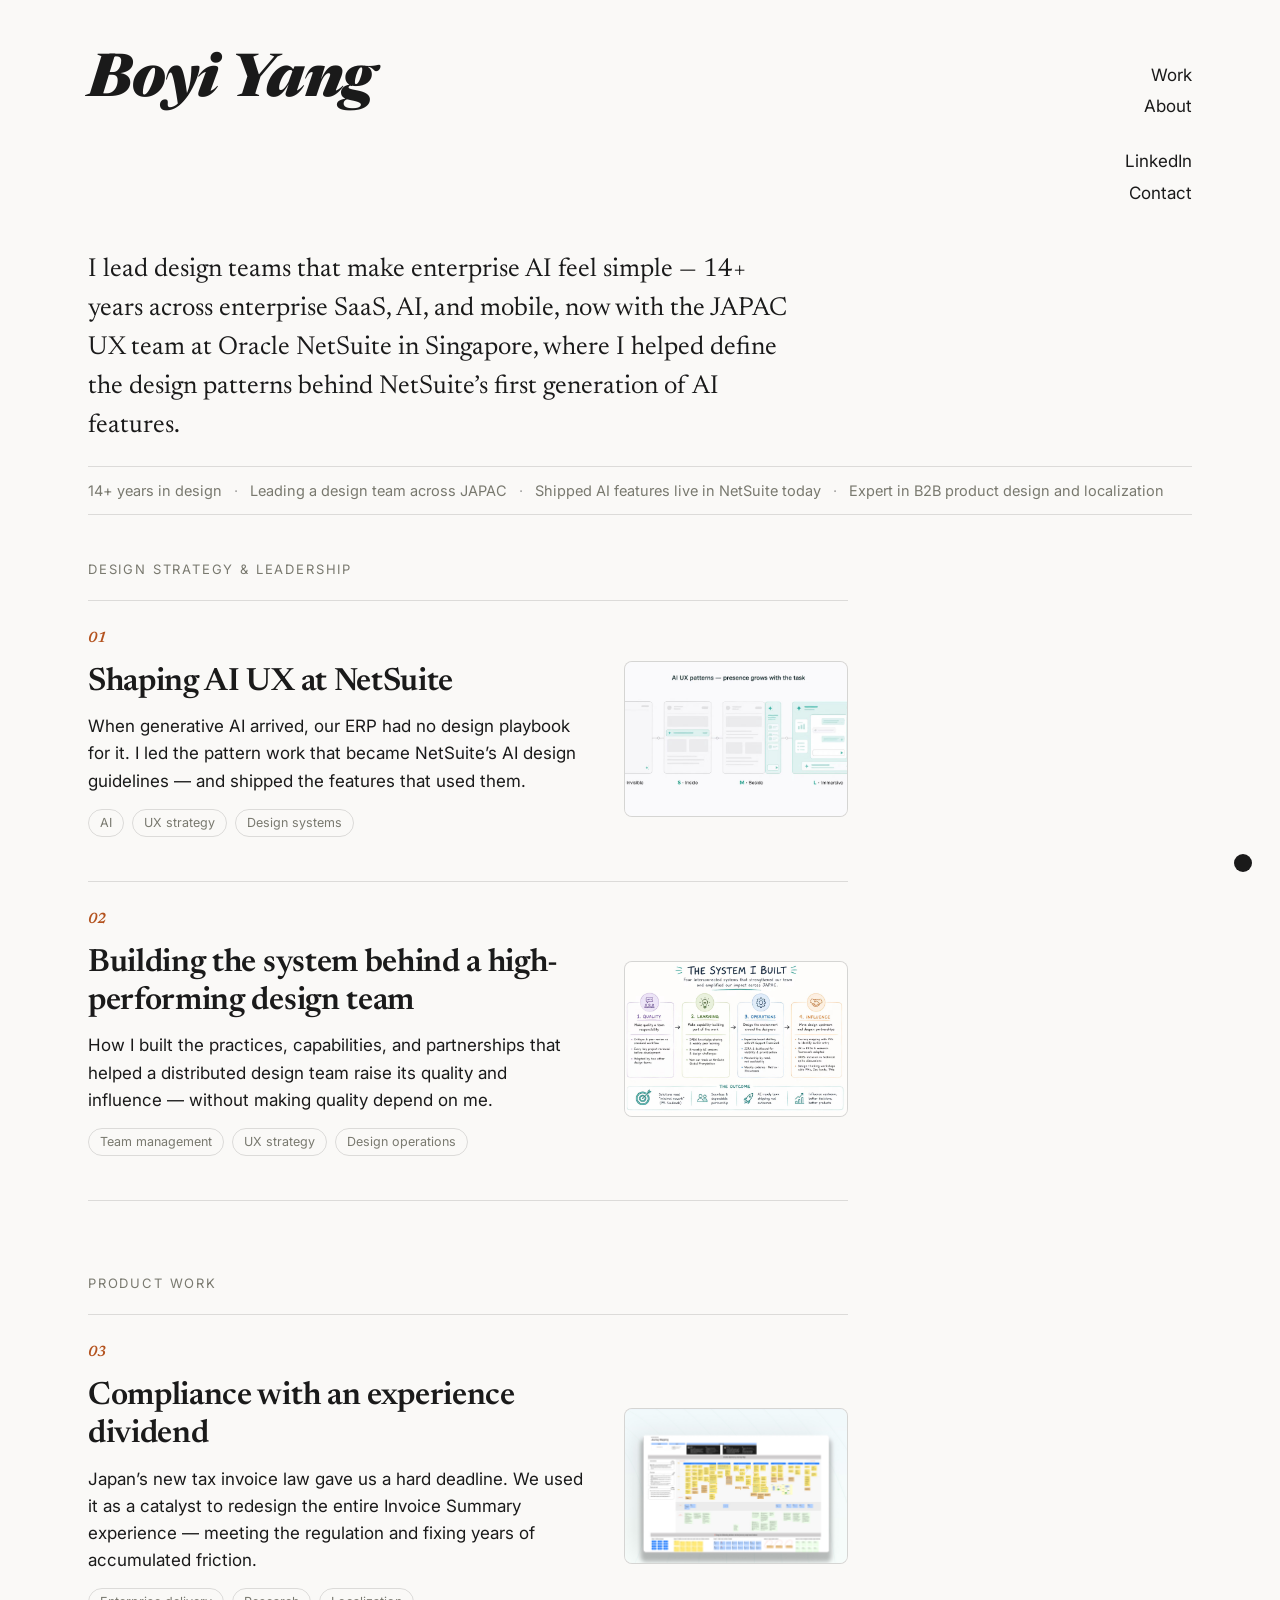
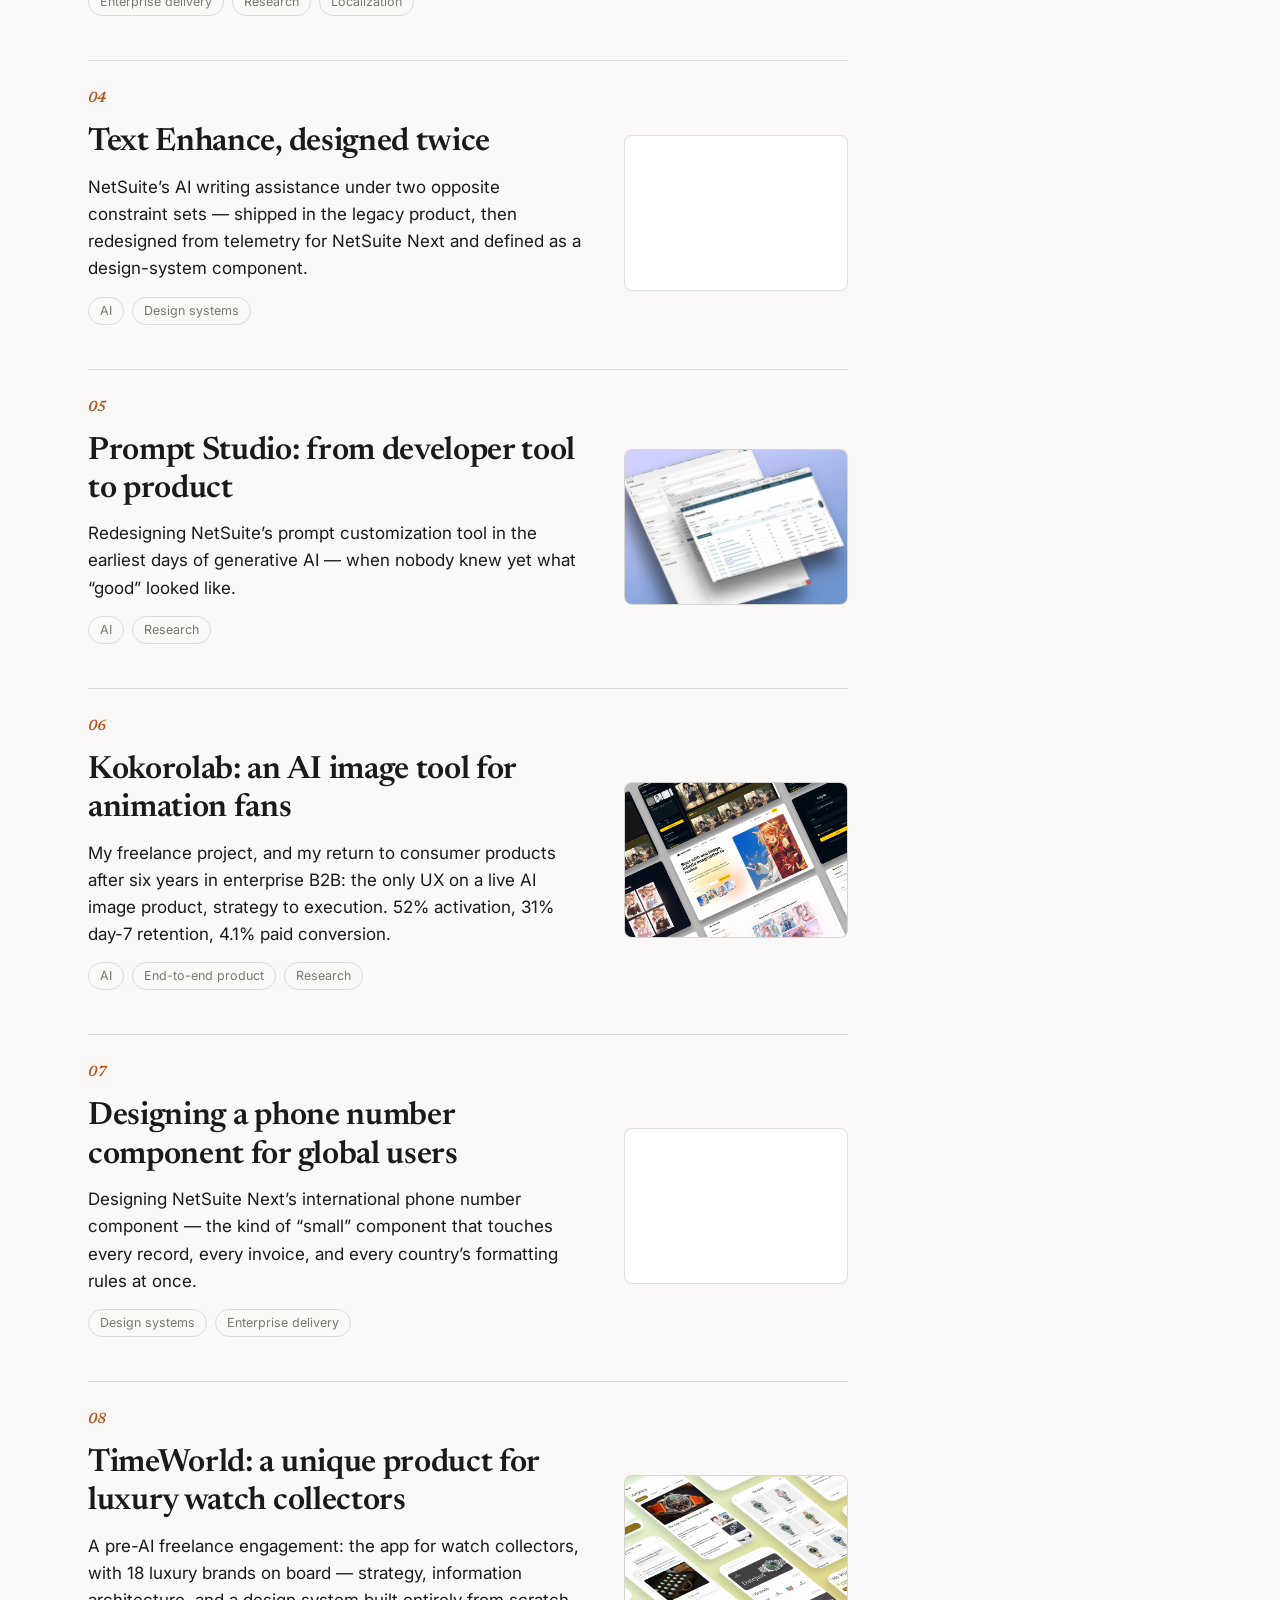
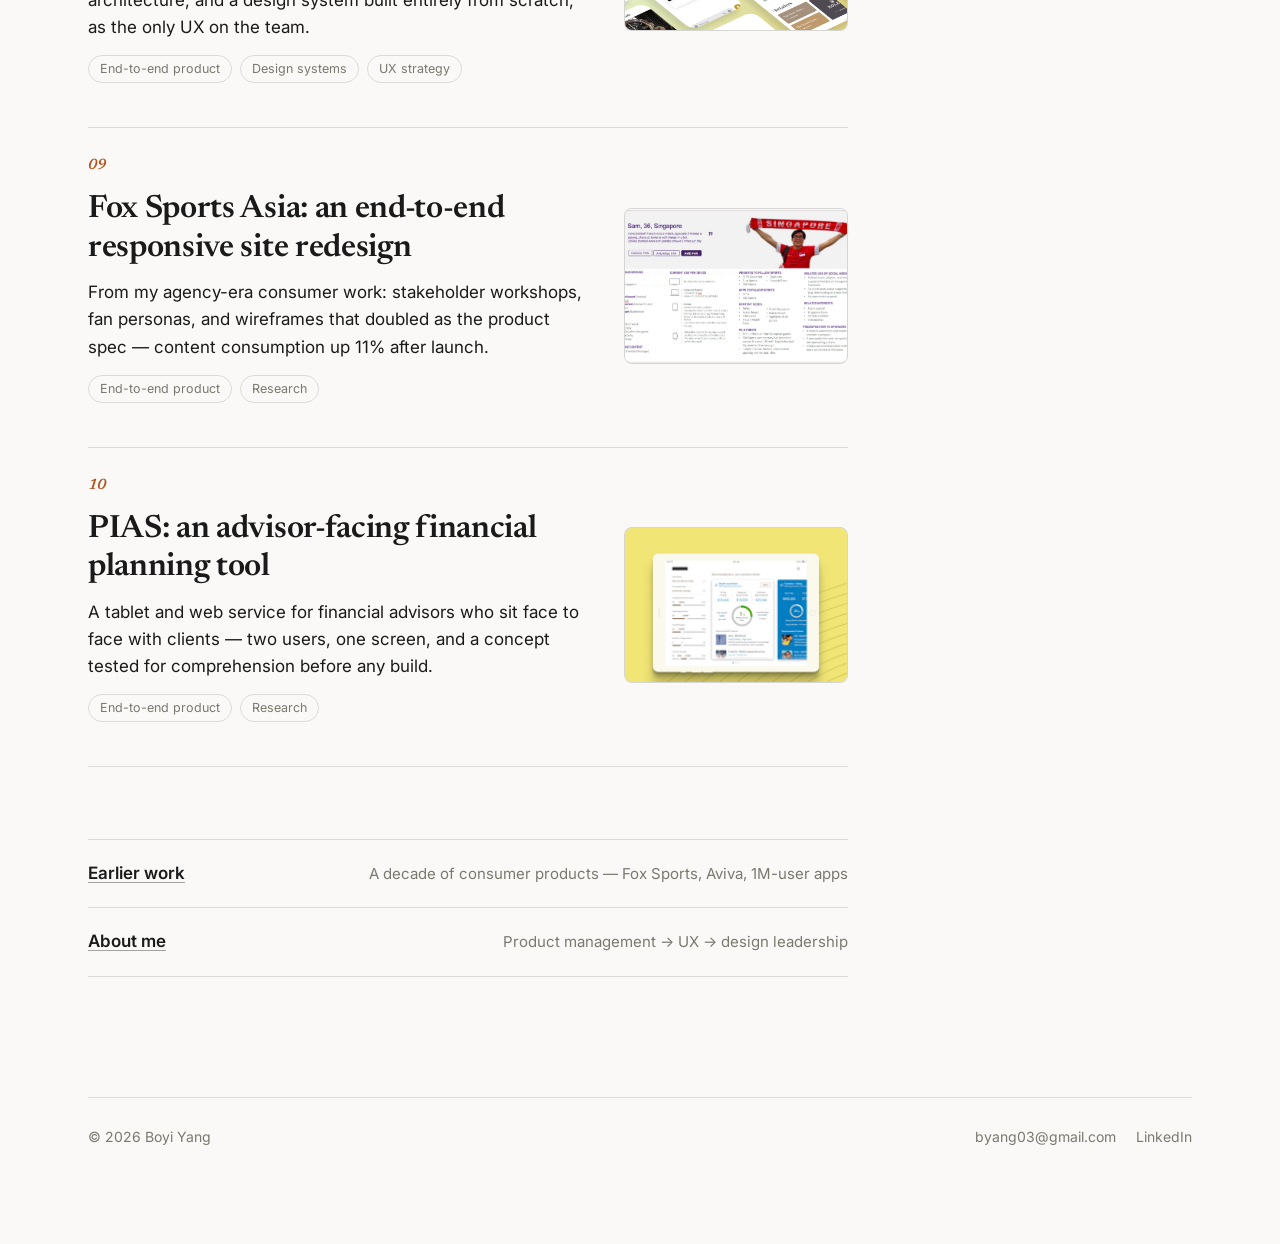
==== index.html @ 7737cfbb "Simplify hero to a single paragraph; restore top breathing room Co-Authored-By: Claude Fable 5 <nore" ====
<!DOCTYPE html>
<html lang="en">
<head>
  <meta charset="UTF-8">
  <meta name="viewport" content="width=device-width, initial-scale=1.0">
  <title>Boyi Yang — UX Design Leader</title>
  <meta name="description" content="Boyi Yang — design leader for enterprise AI. UX Manager at Oracle NetSuite, 14+ years across enterprise SaaS, AI, and mobile.">
  <link rel="preconnect" href="https://fonts.googleapis.com">
  <link rel="preconnect" href="https://fonts.gstatic.com" crossorigin>
  <link href="https://fonts.googleapis.com/css2?family=Newsreader:ital,opsz,wght@0,6..72,400..700;1,6..72,400..700&family=Inter:wght@400;500;600&display=swap" rel="stylesheet">
  <link rel="stylesheet" href="style.css">
  <script>
    (function () {
      const saved = localStorage.getItem('theme');
      if (saved) document.documentElement.dataset.theme = saved;
    })();
  </script>
</head>
<body>
  <main>
    <header class="site-header">
      <h1 class="logotype"><a href="index.html">Boyi Yang</a></h1>
      <nav class="site-nav" aria-label="Site">
        <div class="nav-group">
          <a href="#work">Work</a>
          <a href="about.html">About</a>
        </div>
        <div class="nav-group">
          <a href="https://www.linkedin.com/in/yangboyi/" target="_blank" rel="noopener">LinkedIn</a>
          <a href="about.html#contact">Contact</a>
        </div>
      </nav>
    </header>

    <section class="hero">
      <p class="hero-lead">I lead design teams that make enterprise AI feel
      simple — 14+ years across enterprise SaaS, AI, and mobile, now with the
      JAPAC UX team at Oracle NetSuite in Singapore, where I helped define
      the design patterns behind NetSuite&rsquo;s first generation of AI
      features.</p>
    </section>

    <div class="proof" aria-label="Career highlights">
      <span>14+ years in design</span>
      <span>Leading a design team across JAPAC</span>
      <span>Shipped AI features live in NetSuite today</span>
      <span>Expert in B2B product design and localization</span>
    </div>

    <section class="cases" id="work">
      <p class="section-label">Design strategy &amp; leadership</p>

      <a class="case-card" href="case-ai.html">
        <div class="card-text">
        <span class="num">01</span>
        <h3>Shaping AI UX at NetSuite</h3>
        <p>When generative AI arrived, our ERP had no design playbook for it.
        I led the pattern work that became NetSuite&rsquo;s AI design guidelines —
        and shipped the features that used them.</p>
        <p class="tags"><span>AI</span><span>UX strategy</span><span>Design systems</span></p>
        </div>
        <img class="card-thumb" src="media/ai-pattern-showcase.jpg" alt="" loading="lazy">
      </a>

      <a class="case-card" href="case-team.html">
        <div class="card-text">
        <span class="num">02</span>
        <h3>Building the system behind a high-performing design team</h3>
        <p>How I built the practices, capabilities, and partnerships that
        helped a distributed design team raise its quality and influence —
        without making quality depend on me.</p>
        <p class="tags"><span>Team management</span><span>UX strategy</span><span>Design operations</span></p>
        </div>
        <img class="card-thumb" src="media/team-systems-flow.jpg" alt="" loading="lazy">
      </a>

    </section>

    <section class="cases" id="deep-dives">
      <p class="section-label" style="margin-top: 72px;">Product work</p>

      <a class="case-card" href="case-japan.html">
        <div class="card-text">
        <span class="num">03</span>
        <h3>Compliance with an experience dividend</h3>
        <p>Japan&rsquo;s new tax invoice law gave us a hard deadline. We used it as
        a catalyst to redesign the entire Invoice Summary experience — meeting
        the regulation and fixing years of accumulated friction.</p>
        <p class="tags"><span>Enterprise delivery</span><span>Research</span><span>Localization</span></p>
        </div>
        <img class="card-thumb" src="media/japan-invoice-thumb.jpg" alt="" loading="lazy">
      </a>

      <a class="case-card" href="case-text-enhance.html">
        <div class="card-text">
        <span class="num">04</span>
        <h3>Text Enhance, designed twice</h3>
        <p>NetSuite&rsquo;s AI writing assistance under two opposite constraint
        sets — shipped in the legacy product, then redesigned from telemetry
        for NetSuite Next and defined as a design-system component.</p>
        <p class="tags"><span>AI</span><span>Design systems</span></p>
        </div>
        <span class="card-thumb thumb-video"><video src="media/TextEnhance/text-enhance-thumb2.mp4" autoplay loop muted playsinline disablepictureinpicture></video></span>
      </a>

      <a class="case-card" href="case-prompt-studio.html">
        <div class="card-text">
        <span class="num">05</span>
        <h3>Prompt Studio: from developer tool to product</h3>
        <p>Redesigning NetSuite&rsquo;s prompt customization tool in the earliest
        days of generative AI — when nobody knew yet what &ldquo;good&rdquo; looked
        like.</p>
        <p class="tags"><span>AI</span><span>Research</span></p>
        </div>
        <img class="card-thumb" src="media/PromptStudio/prompt-studio-thumb.jpg" alt="" loading="lazy">
      </a>

      <a class="case-card" href="case-kokorolab.html">
        <div class="card-text">
        <span class="num">06</span>
        <h3>Kokorolab: an AI image tool for animation fans</h3>
        <p>My freelance project, and my return to consumer products after
        six years in enterprise B2B: the only UX on a live AI image product,
        strategy to execution. 52% activation, 31% day-7 retention, 4.1%
        paid conversion.</p>
        <p class="tags"><span>AI</span><span>End-to-end product</span><span>Research</span></p>
        </div>
        <img class="card-thumb" src="media/Kokorolab/kokorolab-showcase.png" alt="" loading="lazy">
      </a>

      <a class="case-card" href="case-phone.html">
        <div class="card-text">
        <span class="num">07</span>
        <h3>Designing a phone number component for global users</h3>
        <p>Designing NetSuite Next&rsquo;s international phone number component —
        the kind of &ldquo;small&rdquo; component that touches every record, every
        invoice, and every country&rsquo;s formatting rules at once.</p>
        <p class="tags"><span>Design systems</span><span>Enterprise delivery</span></p>
        </div>
        <span class="card-thumb thumb-video"><video src="media/phone-thumb.mp4" autoplay loop muted playsinline disablepictureinpicture></video></span>
      </a>

      <a class="case-card" href="case-timeworld.html">
        <div class="card-text">
        <span class="num">08</span>
        <h3>TimeWorld: a unique product for luxury watch collectors</h3>
        <p>A pre-AI freelance engagement: the app for watch collectors, with
        18 luxury brands on board — strategy, information architecture, and
        a design system built entirely from scratch, as the only UX on the
        team.</p>
        <p class="tags"><span>End-to-end product</span><span>Design systems</span><span>UX strategy</span></p>
        </div>
        <img class="card-thumb" src="media/TimeWorld/timeworld-showcase.png" alt="" loading="lazy">
      </a>

      <a class="case-card" href="case-foxsports.html">
        <div class="card-text">
        <span class="num">09</span>
        <h3>Fox Sports Asia: an end-to-end responsive site redesign</h3>
        <p>From my agency-era consumer work: stakeholder workshops, fan
        personas, and wireframes that doubled as the product spec — content
        consumption up 11% after launch.</p>
        <p class="tags"><span>End-to-end product</span><span>Research</span></p>
        </div>
        <img class="card-thumb" src="media/FoxSports/foxsports-persona.png" alt="" loading="lazy">
      </a>

      <a class="case-card" href="case-pias.html">
        <div class="card-text">
        <span class="num">10</span>
        <h3>PIAS: an advisor-facing financial planning tool</h3>
        <p>A tablet and web service for financial advisors who sit face to
        face with clients — two users, one screen, and a concept tested for
        comprehension before any build.</p>
        <p class="tags"><span>End-to-end product</span><span>Research</span></p>
        </div>
        <img class="card-thumb" src="media/PIAS/pias-cover-ipad.jpg" alt="" loading="lazy">
      </a>
    </section>

    <section class="more">
      <div class="row">
        <h3><a href="earlier-work.html">Earlier work</a></h3>
        <p>A decade of consumer products — Fox Sports, Aviva, 1M-user apps</p>
      </div>
      <div class="row">
        <h3><a href="about.html">About me</a></h3>
        <p>Product management → UX → design leadership</p>
      </div>
    </section>

    <footer class="site-footer">
      <p>© <span id="year"></span> Boyi Yang</p>
      <div class="foot-links">
        <a href="mailto:byang03@gmail.com">byang03@gmail.com</a>
        <a href="https://www.linkedin.com/in/yangboyi/" target="_blank" rel="noopener">LinkedIn</a>
      </div>
    </footer>
  </main>

  <button class="theme-toggle" aria-label="Toggle dark mode" title="Toggle theme"></button>
  <script src="script.js"></script>
</body>
</html>
---- style.css ----
/* ---------- Theme tokens ---------- */
:root {
  --bg: #faf9f7;
  --fg: #1a1a1a;
  --fg-muted: #79796f;
  --rule: rgba(0, 0, 0, 0.35);
  --rule-faint: rgba(0, 0, 0, 0.12);
  --card: rgba(0, 0, 0, 0.028);
  --accent: #b4531f;
  --font-display: "Newsreader", "Georgia", serif;
  --font-body: "Inter", -apple-system, "Helvetica Neue", sans-serif;
}

@media (prefers-color-scheme: dark) {
  :root {
    --bg: #0d0d0f;
    --fg: #f2f2f0;
    --fg-muted: #8c8c94;
    --rule: rgba(255, 255, 255, 0.45);
    --rule-faint: rgba(255, 255, 255, 0.14);
    --card: rgba(255, 255, 255, 0.045);
    --accent: #e08a55;
  }
}

:root[data-theme="light"] {
  --bg: #faf9f7;
  --fg: #1a1a1a;
  --fg-muted: #79796f;
  --rule: rgba(0, 0, 0, 0.35);
  --rule-faint: rgba(0, 0, 0, 0.12);
  --card: rgba(0, 0, 0, 0.028);
  --accent: #b4531f;
}

:root[data-theme="dark"] {
  --bg: #0d0d0f;
  --fg: #f2f2f0;
  --fg-muted: #8c8c94;
  --rule: rgba(255, 255, 255, 0.45);
  --rule-faint: rgba(255, 255, 255, 0.14);
  --card: rgba(255, 255, 255, 0.045);
  --accent: #e08a55;
}

/* ---------- Base ---------- */
* { margin: 0; padding: 0; box-sizing: border-box; }

html { scroll-behavior: smooth; }

body {
  background: var(--bg);
  color: var(--fg);
  font-family: var(--font-body);
  font-size: 17px;
  line-height: 1.6;
  transition: background 0.35s ease, color 0.35s ease;
  -webkit-font-smoothing: antialiased;
}

main {
  max-width: 1200px;
  margin: 0 auto;
  padding: 52px 48px 96px;
}

a {
  color: inherit;
  text-decoration: underline;
  text-decoration-color: var(--rule);
  text-underline-offset: 3px;
  text-decoration-thickness: 1px;
  transition: text-decoration-color 0.2s ease, color 0.2s ease;
}

a:hover { text-decoration-color: currentColor; }

::selection { background: var(--accent); color: var(--bg); }

/* ---------- Header ---------- */
.site-header {
  display: flex;
  justify-content: space-between;
  align-items: flex-start;
  margin-bottom: 44px;
}

.logotype {
  font-family: var(--font-display);
  font-weight: 800;
  font-style: italic;
  font-size: clamp(40px, 6vw, 60px);
  line-height: 1;
  letter-spacing: -0.02em;
}

.logotype a, .logotype-small a { text-decoration: none; }

/* compact header for inner pages */
.site-header.compact { margin-bottom: 56px; align-items: baseline; }

.logotype-small {
  font-family: var(--font-display);
  font-weight: 800;
  font-style: italic;
  font-size: 28px;
  letter-spacing: -0.01em;
}

.site-nav {
  display: flex;
  flex-direction: column;
  gap: 28px;
  text-align: right;
  padding-top: 10px;
  flex-shrink: 0;
}

.site-header.compact .site-nav { flex-direction: row; gap: 24px; padding-top: 0; }

.site-nav .nav-group {
  display: flex;
  flex-direction: column;
  gap: 4px;
}

.site-header.compact .site-nav .nav-group { flex-direction: row; gap: 24px; }

.site-nav a { text-decoration: none; }
.site-nav a:hover { text-decoration: underline; text-underline-offset: 3px; }
.site-nav a[aria-current="page"] { color: var(--fg-muted); }

/* ---------- Home: hero ---------- */
.hero { max-width: 760px; margin-bottom: 20px; }

.hero-lead {
  font-family: var(--font-display);
  font-size: clamp(21px, 2.1vw, 26px);
  line-height: 1.5;
  color: var(--fg);
}

.hero-kicker {
  color: var(--fg-muted);
  margin-bottom: 12px;
  font-size: 15px;
}

.hero h2 {
  font-family: var(--font-display);
  font-weight: 500;
  font-size: clamp(26px, 3.6vw, 38px);
  line-height: 1.18;
  letter-spacing: -0.015em;
  margin-bottom: 14px;
}

.hero p { max-width: 700px; color: var(--fg); }

/* ---------- Proof strip ---------- */
.proof {
  display: flex;
  flex-wrap: wrap;
  gap: 8px 0;
  margin: 20px 0 44px;
  padding: 12px 0;
  border-top: 1px solid var(--rule-faint);
  border-bottom: 1px solid var(--rule-faint);
  color: var(--fg-muted);
  font-size: 14.5px;
}

.proof span { white-space: nowrap; }

.proof span + span::before {
  content: "\00B7";
  margin: 0 12px;
  color: var(--rule);
}

/* ---------- Case cards ---------- */
.cases {
  display: flex;
  flex-direction: column;
  gap: 0;
  max-width: 760px;
}

.section-label {
  font-size: 13px;
  letter-spacing: 0.14em;
  text-transform: uppercase;
  color: var(--fg-muted);
  margin-bottom: 20px;
}

.case-card {
  display: grid;
  grid-template-columns: 1fr 224px;
  gap: 40px;
  align-items: center;
  padding: 26px 0 30px;
  border-top: 1px solid var(--rule-faint);
  text-decoration: none;
}

.case-card .card-thumb {
  width: 100%;
  height: 156px;
  object-fit: cover;
  object-position: center top;
  border-radius: 8px;
  border: 1px solid var(--rule-faint);
  background: var(--card);
}

/* Video thumbs: zoom in slightly to hide edges baked into the recording.
   White background so load/loop gaps flash white (matching the recording), not card-dark. */
.case-card .thumb-video { display: block; overflow: hidden; background: #fff; }

.case-card .thumb-video video {
  display: block;
  width: 108%;
  height: 108%;
  margin: -2% 0 0 -4%;
  object-fit: cover;
  pointer-events: none; /* clicks fall through to the card link */
}

.case-card:last-of-type { border-bottom: 1px solid var(--rule-faint); }

.case-card .num {
  font-family: var(--font-display);
  font-style: italic;
  font-weight: 600;
  color: var(--accent);
  font-size: 15px;
  display: block;
  margin-bottom: 12px;
}

.case-card h3 {
  font-family: var(--font-display);
  font-weight: 600;
  font-size: clamp(24px, 3vw, 32px);
  line-height: 1.2;
  letter-spacing: -0.01em;
  margin-bottom: 12px;
  transition: color 0.2s ease;
}

.case-card:hover h3 { color: var(--accent); }

.case-card p { max-width: 640px; margin-bottom: 14px; }

/* Tag pills — controlled vocabulary across the site */
.tags { display: flex; flex-wrap: wrap; gap: 8px; }

.tags span {
  font-size: 12.5px;
  color: var(--fg-muted);
  border: 1px solid var(--rule-faint);
  border-radius: 999px;
  padding: 3px 11px;
  white-space: nowrap;
}

.case-card .tags { margin-top: 2px; }
.case-head .tags { margin-top: 20px; }

/* ---------- More link rows (home) ---------- */
.more {
  max-width: 760px;
  margin-top: 72px;
}

.more .row {
  display: flex;
  justify-content: space-between;
  align-items: baseline;
  gap: 24px;
  padding: 20px 0;
  border-top: 1px solid var(--rule-faint);
}

.more .row:last-child { border-bottom: 1px solid var(--rule-faint); }

.more .row h3 { font-size: 17px; font-weight: 600; }
.more .row p { color: var(--fg-muted); font-size: 15px; text-align: right; }

/* ---------- Case study pages ---------- */
.case-head { max-width: 720px; margin-bottom: 56px; }

.eyebrow {
  font-size: 13px;
  letter-spacing: 0.14em;
  text-transform: uppercase;
  color: var(--accent);
  margin-bottom: 18px;
}

.case-head h1 {
  font-family: var(--font-display);
  font-weight: 600;
  font-size: clamp(34px, 5vw, 54px);
  line-height: 1.12;
  letter-spacing: -0.015em;
  margin-bottom: 16px;
}

.case-head .sub {
  font-size: 19px;
  color: var(--fg-muted);
  line-height: 1.5;
  max-width: 640px;
}

.nda-note {
  font-size: 13.5px;
  color: var(--fg-muted);
  margin-top: 20px;
  font-style: italic;
}

/* TL;DR block */
.tldr {
  max-width: 720px;
  background: var(--card);
  border-left: 3px solid var(--accent);
  padding: 24px 28px;
  margin-bottom: 72px;
  border-radius: 0 8px 8px 0;
}

.tldr dl {
  display: grid;
  grid-template-columns: 92px 1fr;
  gap: 10px 20px;
  font-size: 15.5px;
}

.tldr dt {
  color: var(--fg-muted);
  font-size: 13px;
  letter-spacing: 0.08em;
  text-transform: uppercase;
  padding-top: 2px;
}

.tldr dd { margin: 0; }

/* Prose */
.prose { max-width: 680px; }

.prose h2 {
  font-family: var(--font-display);
  font-weight: 600;
  font-size: 28px;
  line-height: 1.25;
  letter-spacing: -0.01em;
  margin: 64px 0 20px;
}

.prose .sec-label {
  font-size: 13px;
  letter-spacing: 0.14em;
  text-transform: uppercase;
  color: var(--accent);
  margin: 64px 0 10px;
}

.prose .sec-label + h2 { margin-top: 0; }

.prose h3 {
  font-size: 17px;
  font-weight: 600;
  margin: 36px 0 12px;
}

.prose p { margin-bottom: 18px; }

.prose ul, .prose ol { margin: 0 0 18px 22px; }
.prose li { margin-bottom: 10px; }
.prose li::marker { color: var(--accent); }

.prose strong { font-weight: 600; }

.prose .lead {
  font-size: 19px;
  line-height: 1.55;
}

/* Figures (diagrams, boards) */
.figure {
  margin: 32px 0;
  padding: 12px;
  border: 1px solid var(--rule-faint);
  border-radius: 10px;
  background: var(--card);
  overflow-x: auto;
}

.figure .figcap { padding: 0 8px 4px; }

.figure svg { display: block; min-width: 860px; width: 100%; height: auto; }

.figure img {
  display: block;
  min-width: 860px;
  width: 100%;
  height: auto;
  border-radius: 6px;
}

.figure video {
  display: block;
  width: 100%;
  height: auto;
  border-radius: 6px;
  background: #000;
  pointer-events: none; /* behaves like a live photo: no click, no scrub, no fullscreen */
}

/* Zoomable figures: cropped preview, click to open full size */
.figure.zoom img {
  min-width: 0;
  max-height: 520px;
  object-fit: cover;
  object-position: top;
  cursor: zoom-in;
}

/* Portrait figures: show the whole image, no crop, centered */
.figure.portrait {
  width: fit-content;
  max-width: 100%;
  margin-inline: auto;
}

.figure.portrait img {
  min-width: 0;
  width: auto;
  max-width: 100%;
  max-height: 640px;
  object-fit: contain;
  margin: 0 auto;
}

/* Lightbox overlay */
.lightbox {
  position: fixed;
  inset: 0;
  z-index: 100;
  background: rgba(12, 11, 10, 0.92);
  overflow: auto;
  padding: 40px 24px;
  cursor: zoom-out;
}

.lightbox img {
  display: block;
  margin: 0 auto;
  max-width: min(1280px, 100%);
  width: 100%;
  height: auto;
  border-radius: 8px;
}

.figcap {
  font-size: 13.5px;
  color: var(--fg-muted);
  margin-top: 14px;
}

/* Pull quote */
.pullquote {
  margin: 40px 0;
  padding-left: 24px;
  border-left: 2px solid var(--accent);
}

.pullquote p {
  font-family: var(--font-display);
  font-size: 21px;
  line-height: 1.45;
  font-weight: 450;
  margin-bottom: 8px;
}

.pullquote cite {
  font-style: normal;
  font-size: 14px;
  color: var(--fg-muted);
}

/* Outcome list */
.outcomes { margin: 24px 0; }
.outcomes li { margin-bottom: 12px; }

/* Numbered steps */
.steps { counter-reset: step; list-style: none; margin-left: 0 !important; }

.steps > li {
  counter-increment: step;
  position: relative;
  padding-left: 44px;
  margin-bottom: 22px;
}

.steps > li::before {
  content: counter(step);
  position: absolute;
  left: 0;
  top: 1px;
  font-family: var(--font-display);
  font-style: italic;
  font-weight: 600;
  font-size: 19px;
  color: var(--accent);
}

/* Case prev/next nav */
.case-nav {
  max-width: 680px;
  margin-top: 96px;
  padding-top: 28px;
  border-top: 1px solid var(--rule-faint);
  display: flex;
  justify-content: space-between;
  gap: 24px;
}

.case-nav a { text-decoration: none; }
.case-nav a:hover { color: var(--accent); }
.case-nav .dir { display: block; font-size: 13px; color: var(--fg-muted); margin-bottom: 6px; }
.case-nav .next { text-align: right; }

/* ---------- Earlier work ---------- */
.earlier-list { max-width: 720px; }

.earlier-list .item {
  padding: 28px 0;
  border-top: 1px solid var(--rule-faint);
}

.earlier-list .item:last-child { border-bottom: 1px solid var(--rule-faint); }

.earlier-list h3 { font-size: 18px; font-weight: 600; margin-bottom: 8px; }
.earlier-list h3 .metric { color: var(--accent); font-weight: 600; }
.earlier-list p { color: var(--fg); max-width: 620px; }
.earlier-list .meta { color: var(--fg-muted); font-size: 14px; margin-top: 8px; }

/* ---------- About ---------- */
.principles { list-style: none; margin: 0 0 18px 0 !important; }

.principles li {
  padding: 18px 0;
  border-top: 1px solid var(--rule-faint);
  margin-bottom: 0;
}

.principles li:last-child { border-bottom: 1px solid var(--rule-faint); }

.principles .p-title {
  font-family: var(--font-display);
  font-weight: 600;
  font-size: 19px;
  display: block;
  margin-bottom: 6px;
}

/* ---------- Footer ---------- */
.site-footer {
  margin-top: 120px;
  padding-top: 28px;
  border-top: 1px solid var(--rule-faint);
  display: flex;
  justify-content: space-between;
  align-items: baseline;
  gap: 24px;
  color: var(--fg-muted);
  font-size: 14px;
}

.site-footer .foot-links { display: flex; gap: 20px; }
.site-footer a { text-decoration: none; }
.site-footer a:hover { text-decoration: underline; }

/* ---------- Theme toggle ---------- */
.theme-toggle {
  position: fixed;
  right: 28px;
  bottom: 28px;
  width: 18px;
  height: 18px;
  border-radius: 50%;
  border: none;
  background: var(--fg);
  cursor: pointer;
  transition: transform 0.2s ease, background 0.35s ease;
}

.theme-toggle:hover { transform: scale(1.25); }

/* ---------- Mobile ---------- */
@media (max-width: 720px) {
  main { padding: 28px 22px 80px; }

  .site-header {
    flex-direction: column;
    gap: 28px;
    margin-bottom: 48px;
  }

  .site-header.compact { gap: 16px; margin-bottom: 40px; }

  .site-nav {
    flex-direction: row;
    gap: 20px;
    text-align: left;
    padding-top: 0;
  }

  .site-nav .nav-group { flex-direction: row; gap: 16px; flex-wrap: wrap; }

  .proof { margin: 32px 0 64px; }
  .proof span + span::before { margin: 0 8px; }

  .tldr dl { grid-template-columns: 1fr; gap: 2px; }
  .tldr dt { margin-top: 12px; }
  .tldr dt:first-child { margin-top: 0; }

  .case-card { grid-template-columns: 1fr; gap: 18px; }
  .case-card .card-thumb { height: 190px; object-position: center top; }

  .more .row { flex-direction: column; gap: 4px; }
  .more .row p { text-align: left; }

  .site-footer { flex-direction: column; gap: 12px; }
}
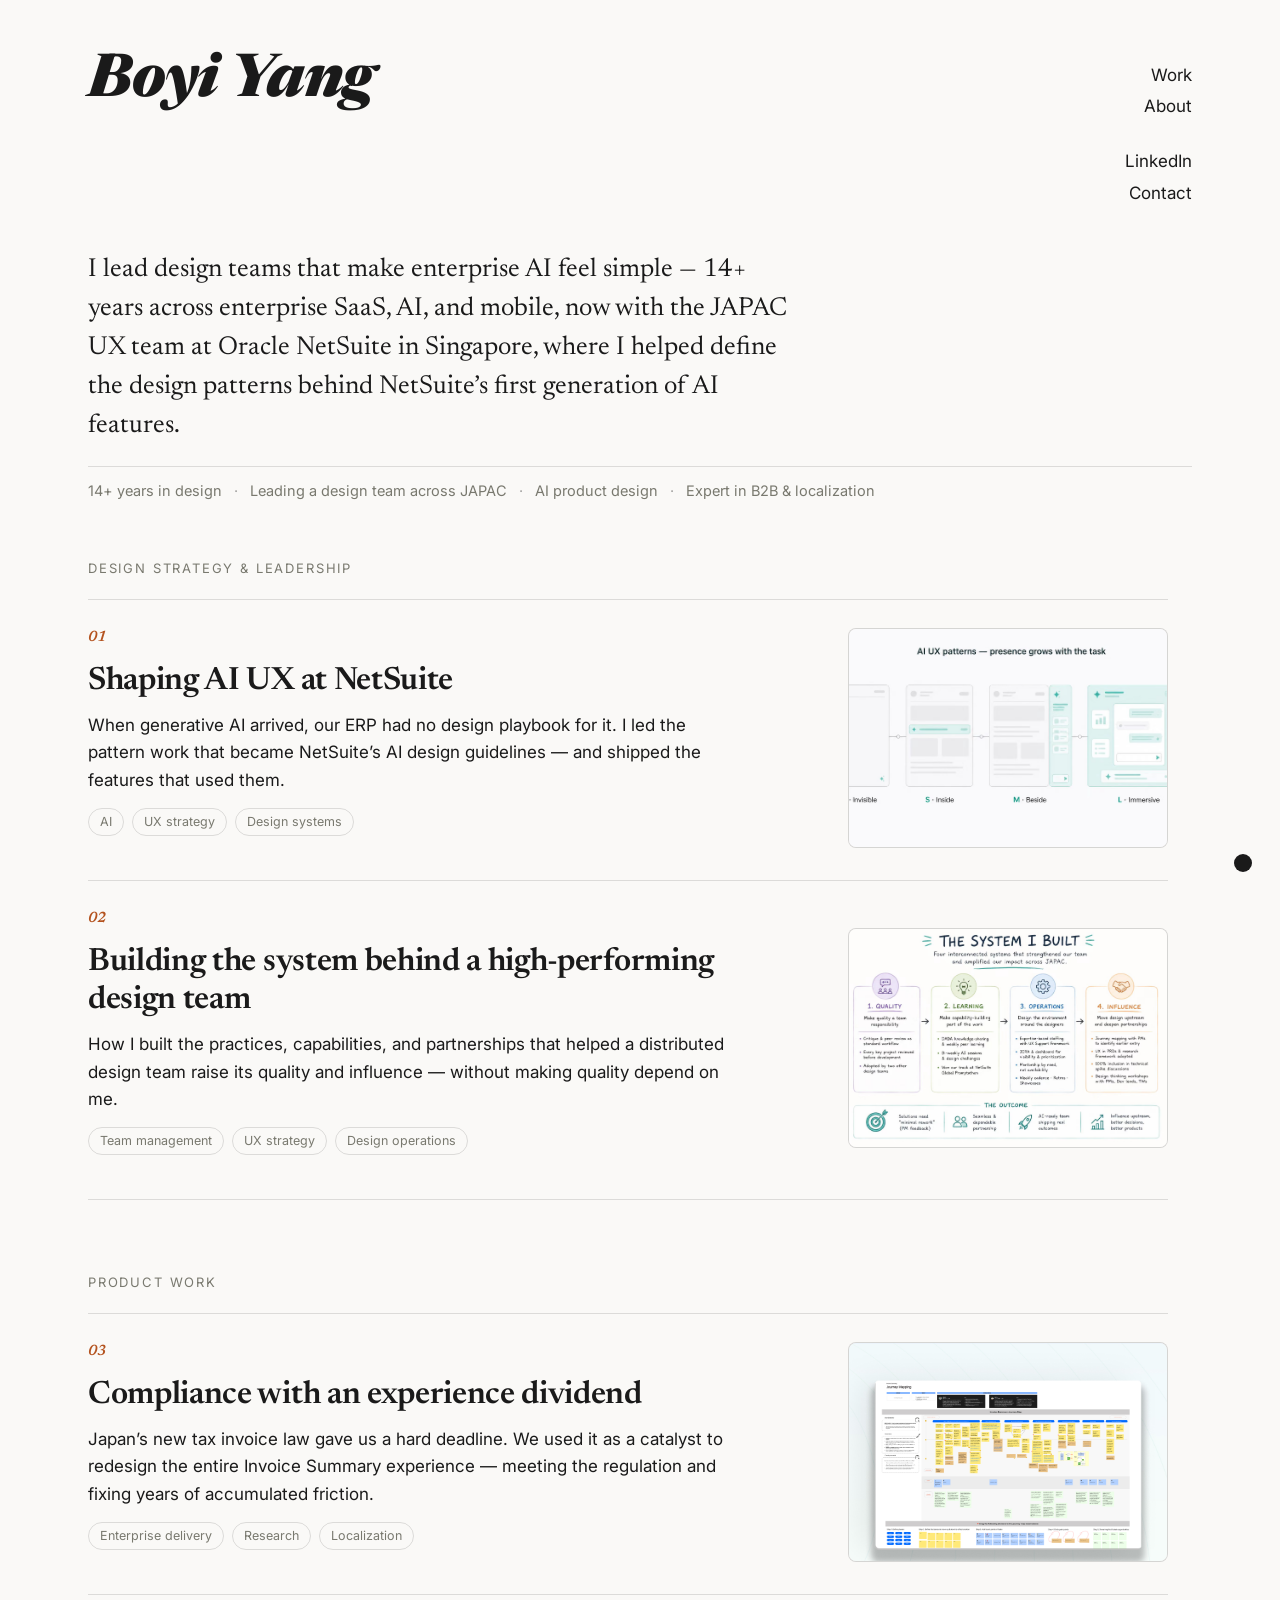
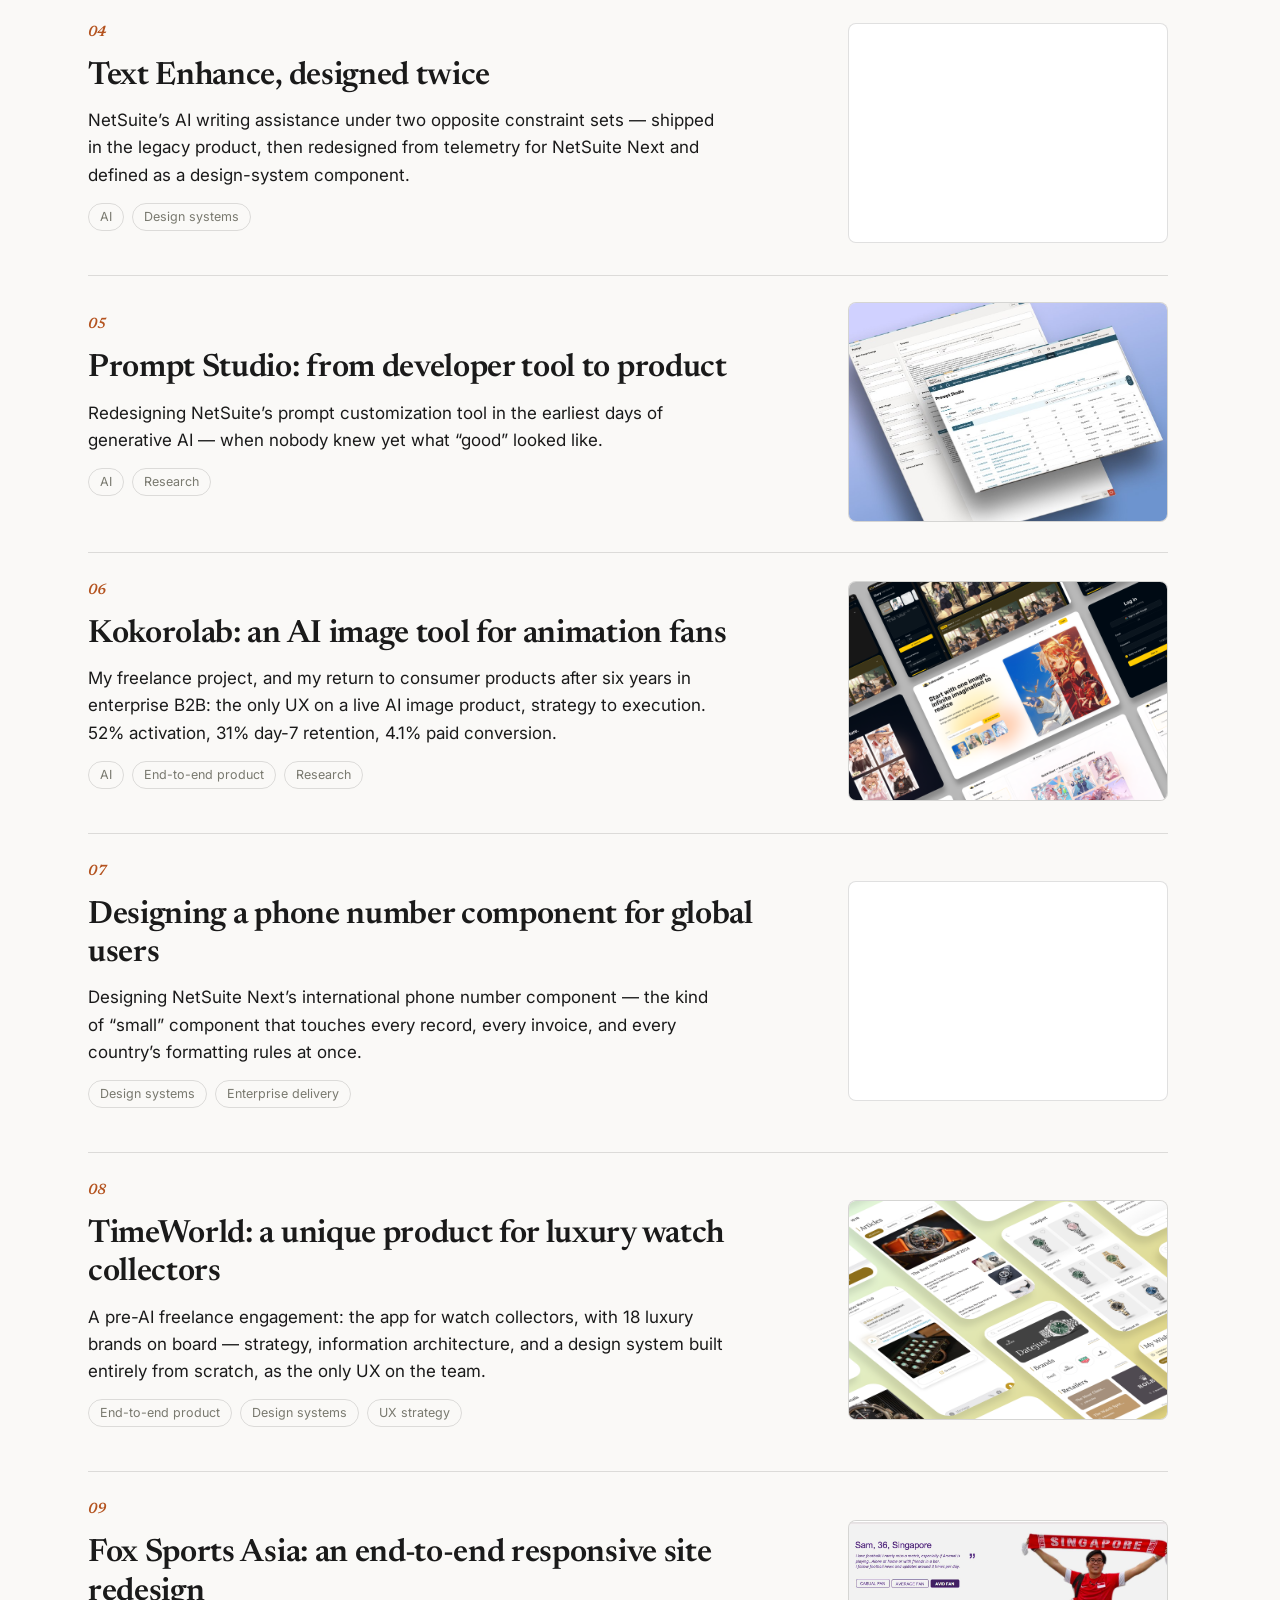
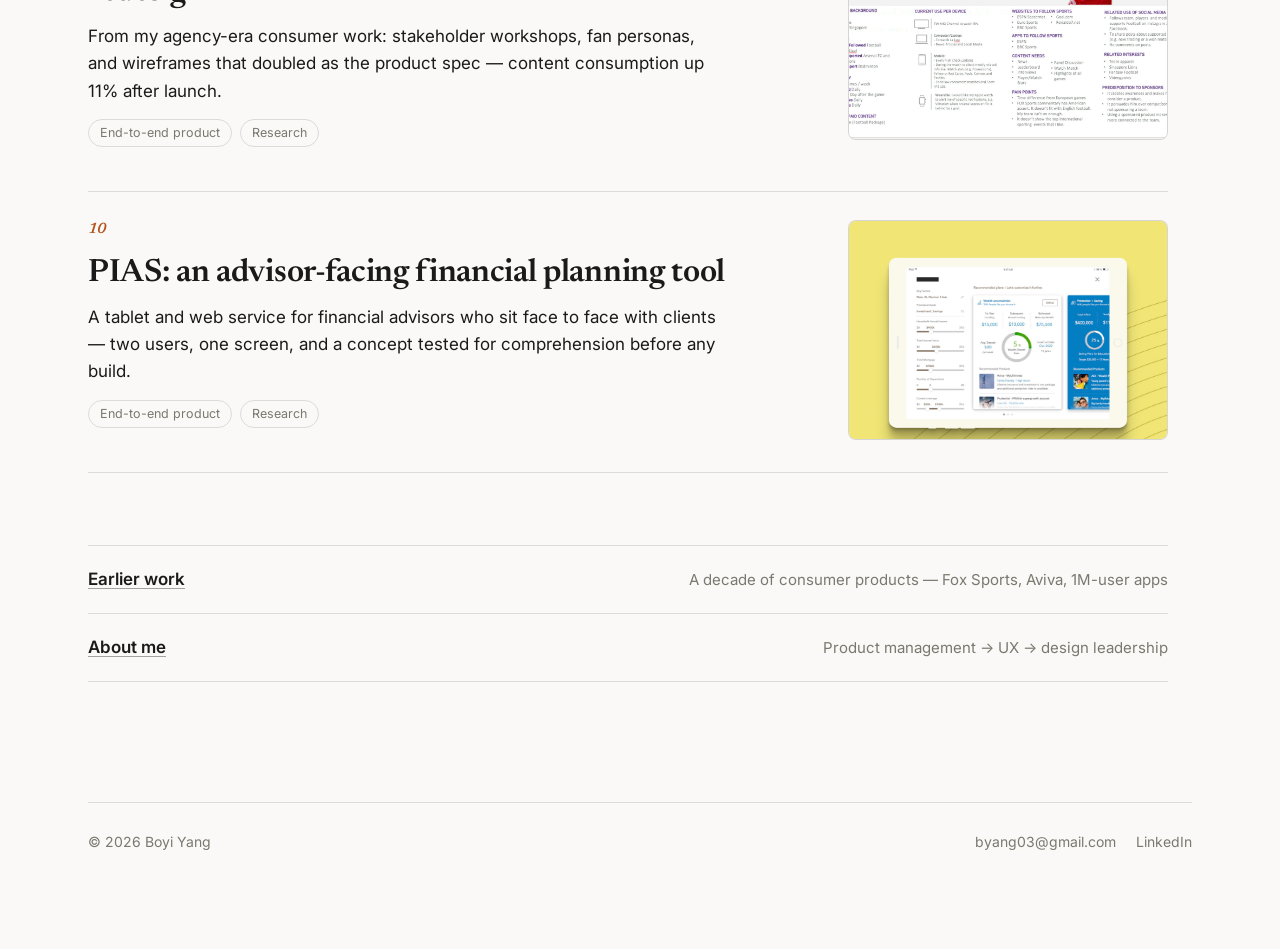
==== commit 0094e2d4: "Wide-screen polish: wider case column, larger thumbnails, single proof divider, shorter proof chips " ====
--- a/index.html
+++ b/index.html
@@ -43,8 +43,8 @@
     <div class="proof" aria-label="Career highlights">
       <span>14+ years in design</span>
       <span>Leading a design team across JAPAC</span>
-      <span>Shipped AI features live in NetSuite today</span>
-      <span>Expert in B2B product design and localization</span>
+      <span>AI product design</span>
+      <span>Expert in B2B &amp; localization</span>
     </div>
 
     <section class="cases" id="work">
--- a/style.css
+++ b/style.css
@@ -165,7 +165,6 @@
   margin: 20px 0 44px;
   padding: 12px 0;
   border-top: 1px solid var(--rule-faint);
-  border-bottom: 1px solid var(--rule-faint);
   color: var(--fg-muted);
   font-size: 14.5px;
 }
@@ -183,7 +182,7 @@
   display: flex;
   flex-direction: column;
   gap: 0;
-  max-width: 760px;
+  max-width: 1080px;
 }
 
 .section-label {
@@ -196,8 +195,8 @@
 
 .case-card {
   display: grid;
-  grid-template-columns: 1fr 224px;
-  gap: 40px;
+  grid-template-columns: 1fr 320px;
+  gap: 56px;
   align-items: center;
   padding: 26px 0 30px;
   border-top: 1px solid var(--rule-faint);
@@ -206,7 +205,7 @@
 
 .case-card .card-thumb {
   width: 100%;
-  height: 156px;
+  height: 220px;
   object-fit: cover;
   object-position: center top;
   border-radius: 8px;
@@ -270,7 +269,7 @@
 
 /* ---------- More link rows (home) ---------- */
 .more {
-  max-width: 760px;
+  max-width: 1080px;
   margin-top: 72px;
 }
 
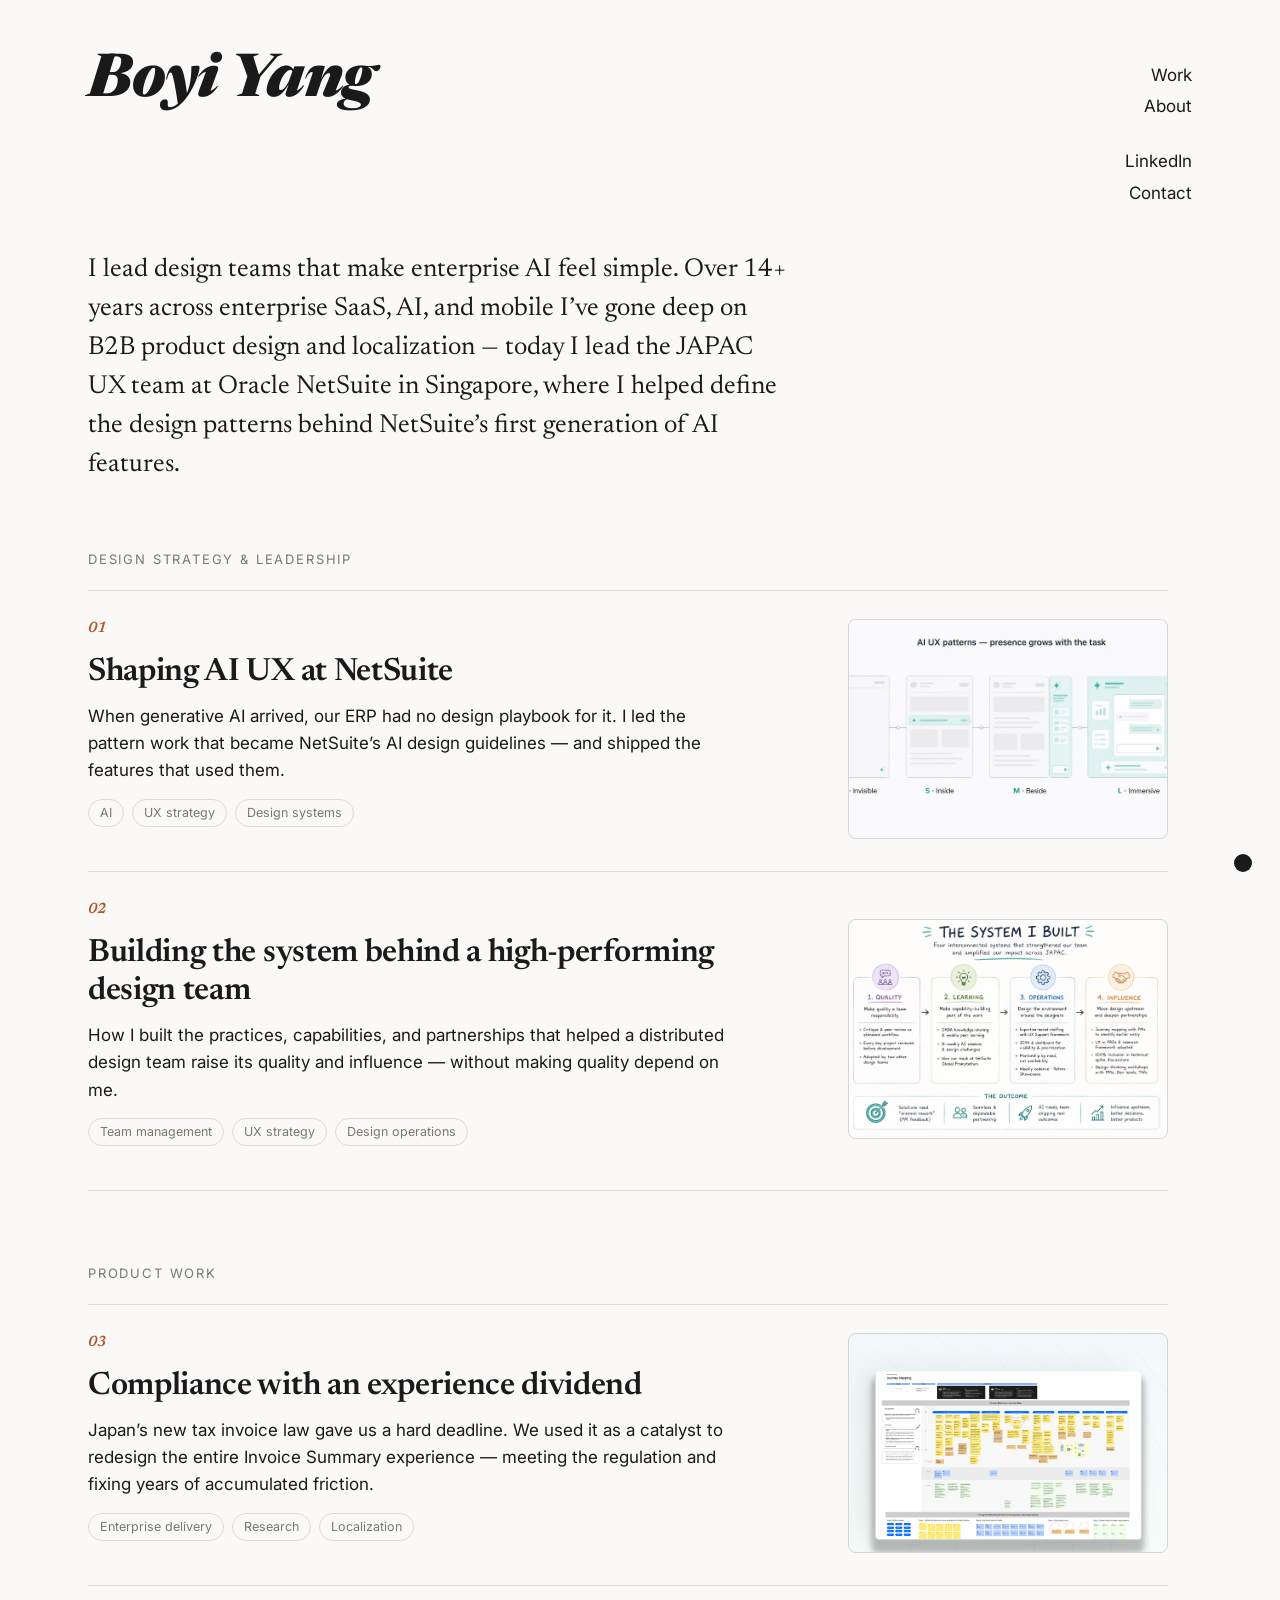
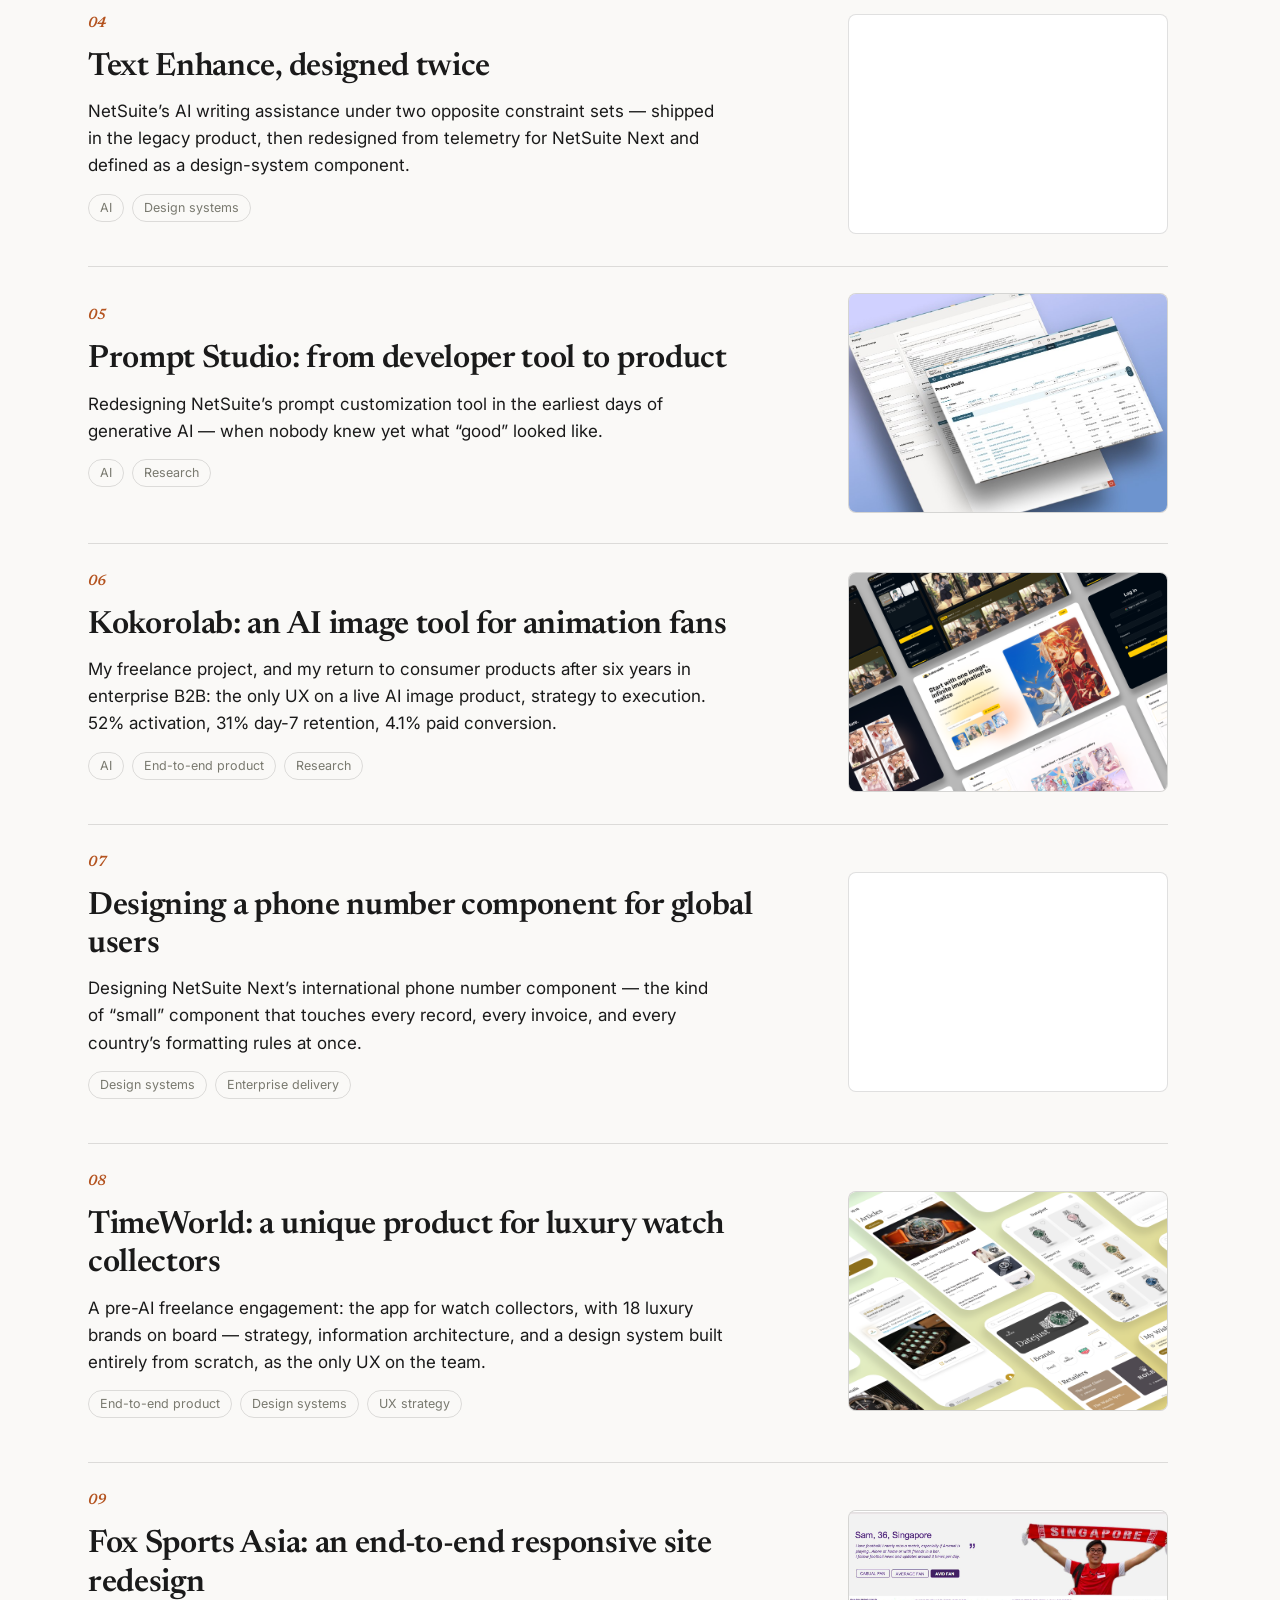
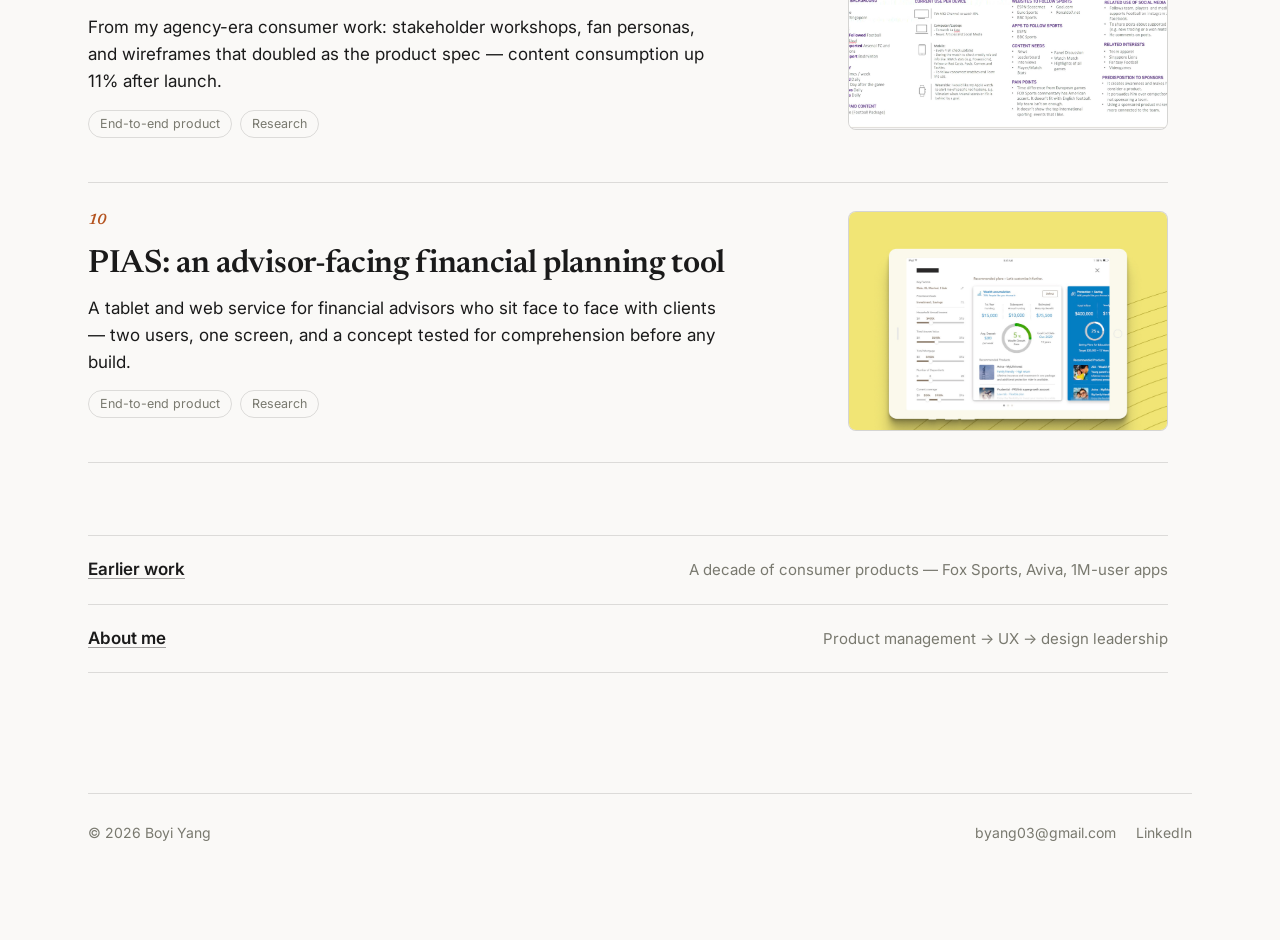
==== commit ed88d4b2: "Merge proof strip into the hero paragraph Co-Authored-By: Claude Fable 5 <noreply@anthropic.com>" ====
--- a/index.html
+++ b/index.html
@@ -34,18 +34,13 @@
 
     <section class="hero">
       <p class="hero-lead">I lead design teams that make enterprise AI feel
-      simple — 14+ years across enterprise SaaS, AI, and mobile, now with the
+      simple. Over 14+ years across enterprise SaaS, AI, and mobile I&rsquo;ve
+      gone deep on B2B product design and localization — today I lead the
       JAPAC UX team at Oracle NetSuite in Singapore, where I helped define
       the design patterns behind NetSuite&rsquo;s first generation of AI
       features.</p>
     </section>
 
-    <div class="proof" aria-label="Career highlights">
-      <span>14+ years in design</span>
-      <span>Leading a design team across JAPAC</span>
-      <span>AI product design</span>
-      <span>Expert in B2B &amp; localization</span>
-    </div>
 
     <section class="cases" id="work">
       <p class="section-label">Design strategy &amp; leadership</p>
--- a/style.css
+++ b/style.css
@@ -131,7 +131,7 @@
 .site-nav a[aria-current="page"] { color: var(--fg-muted); }
 
 /* ---------- Home: hero ---------- */
-.hero { max-width: 760px; margin-bottom: 20px; }
+.hero { max-width: 760px; margin-bottom: 64px; }
 
 .hero-lead {
   font-family: var(--font-display);
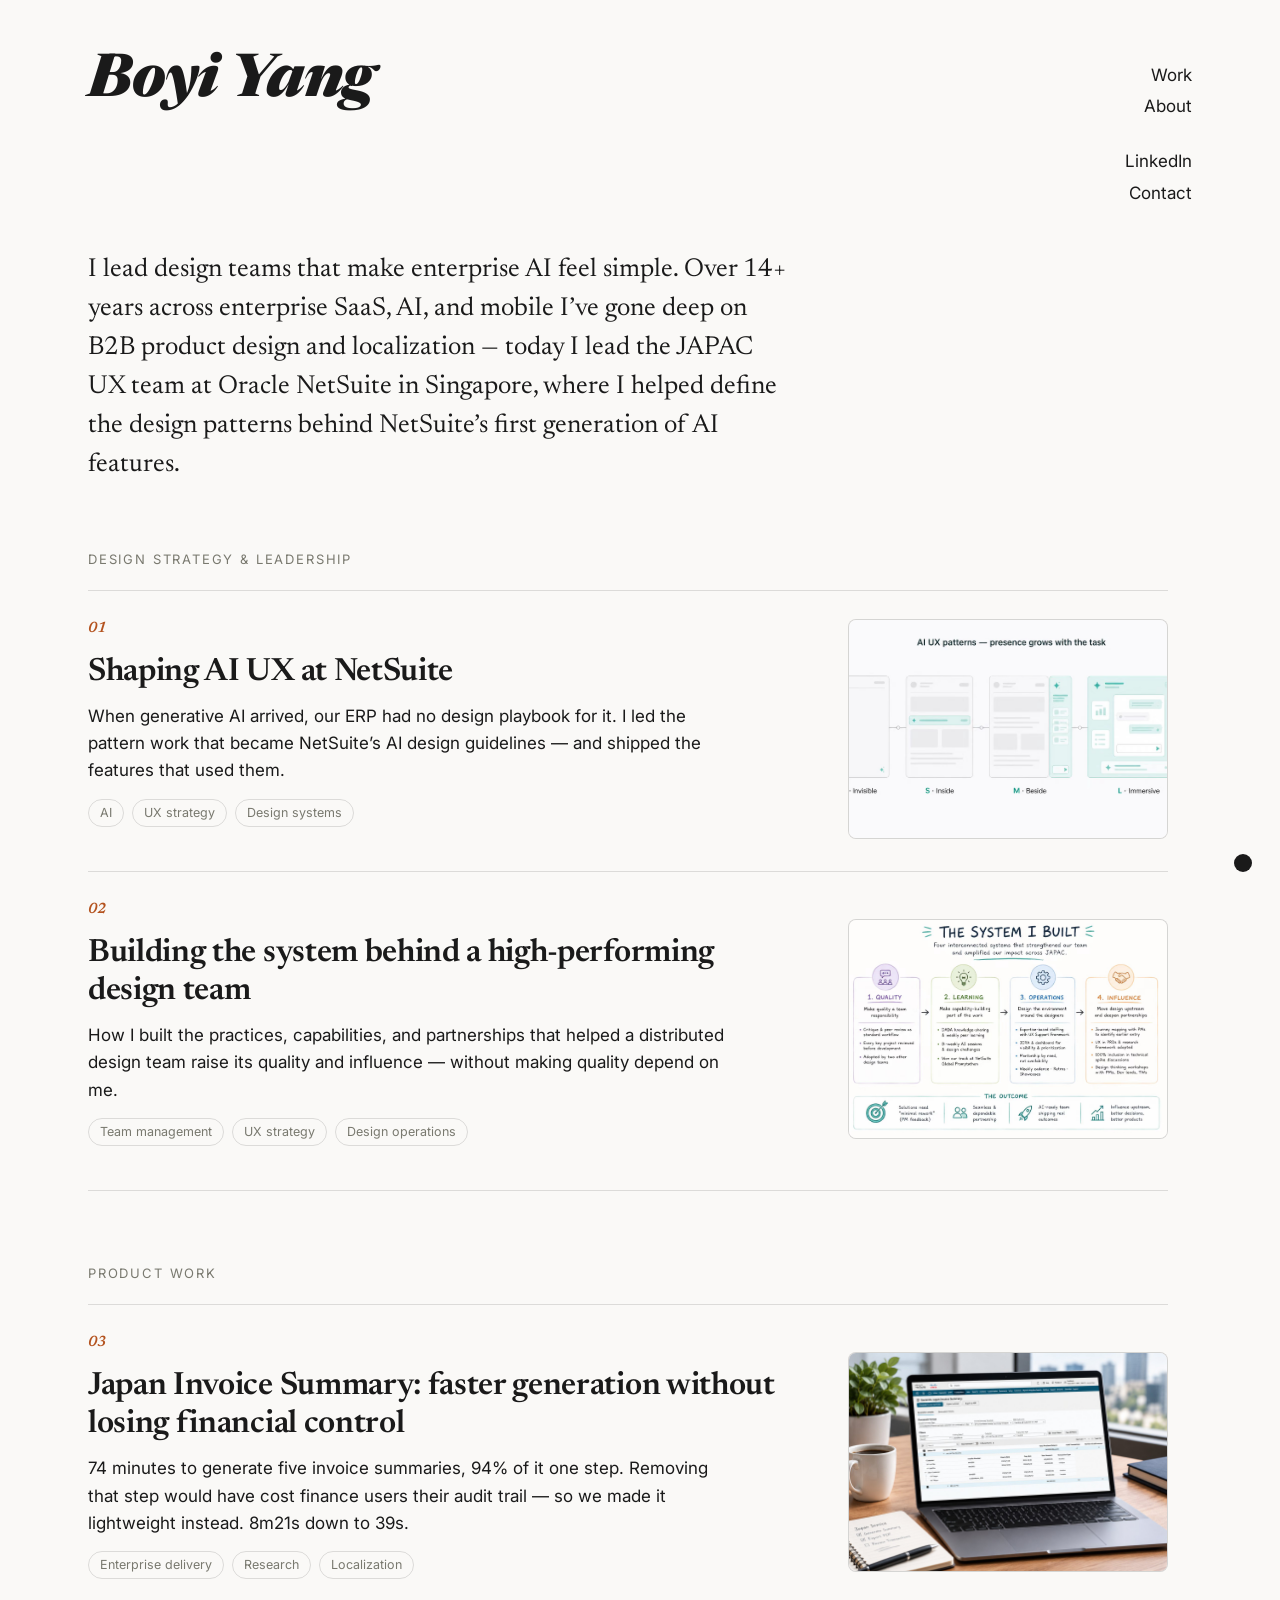
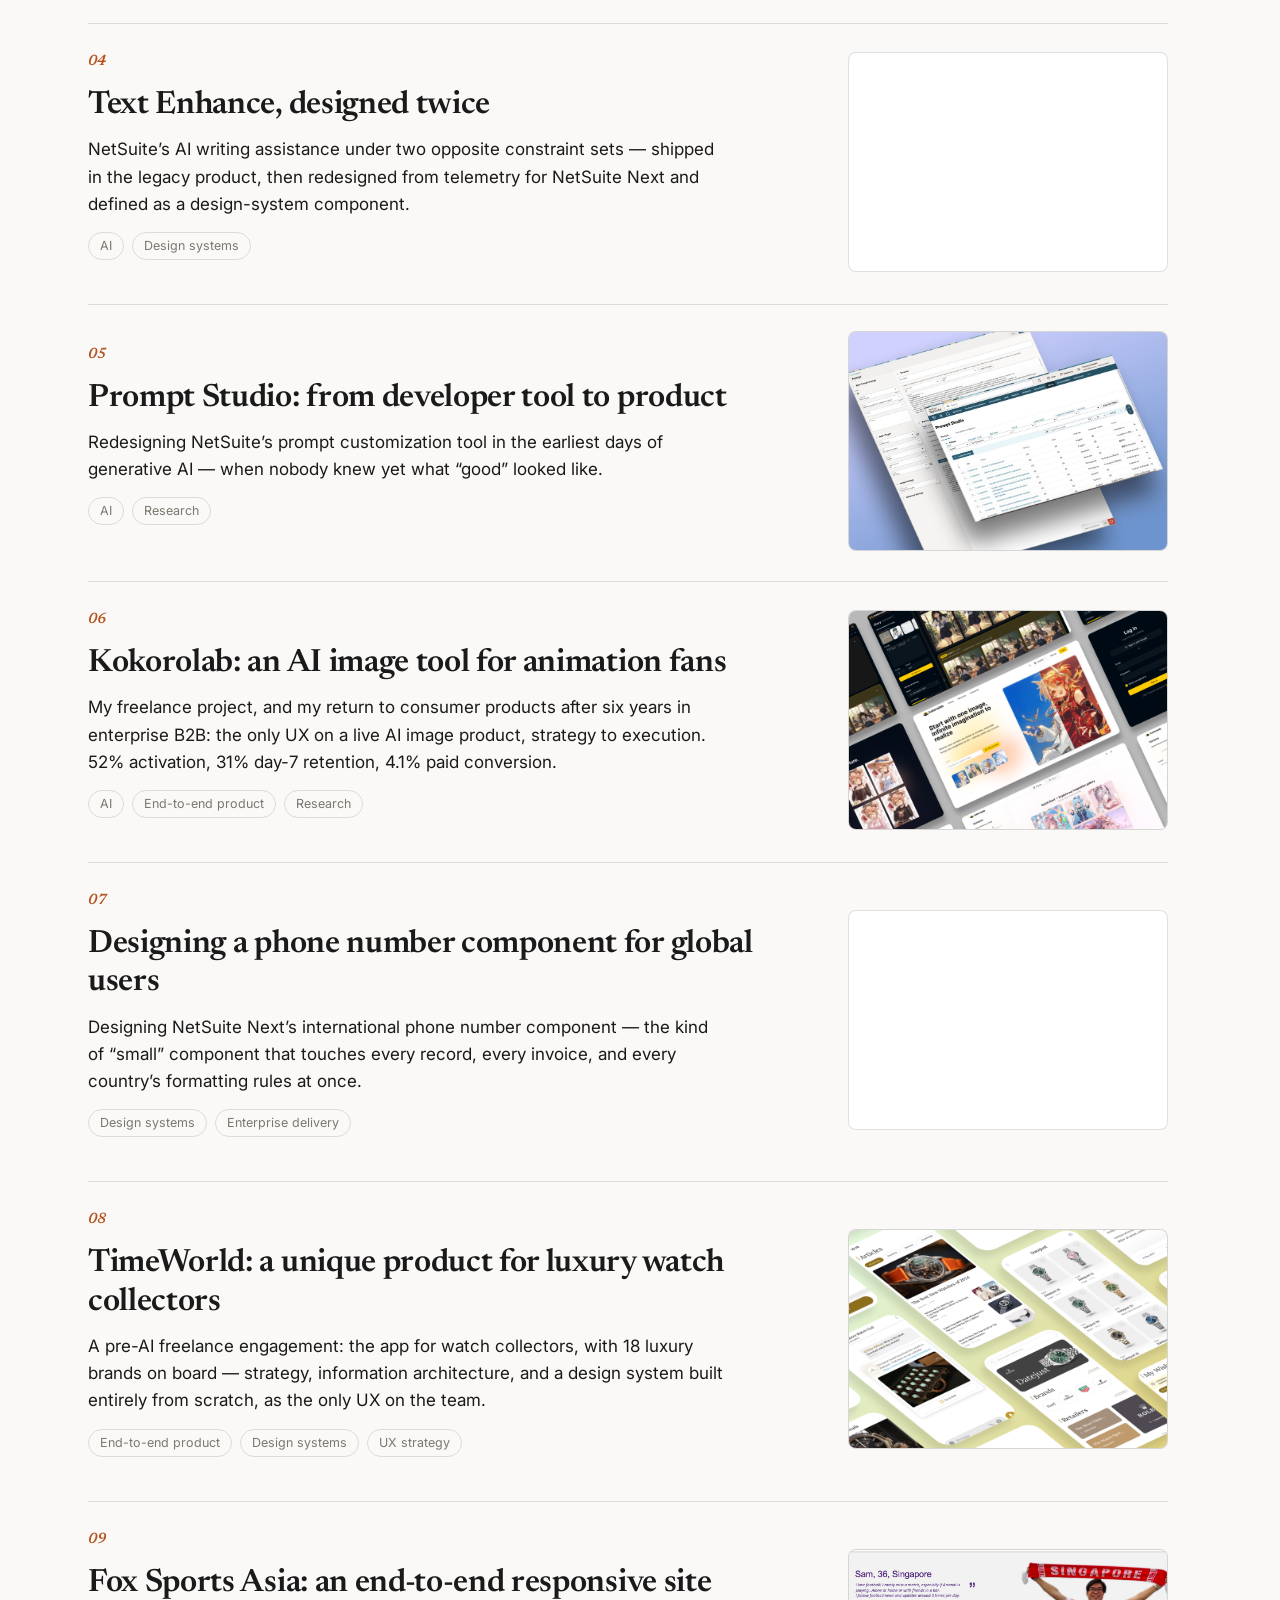
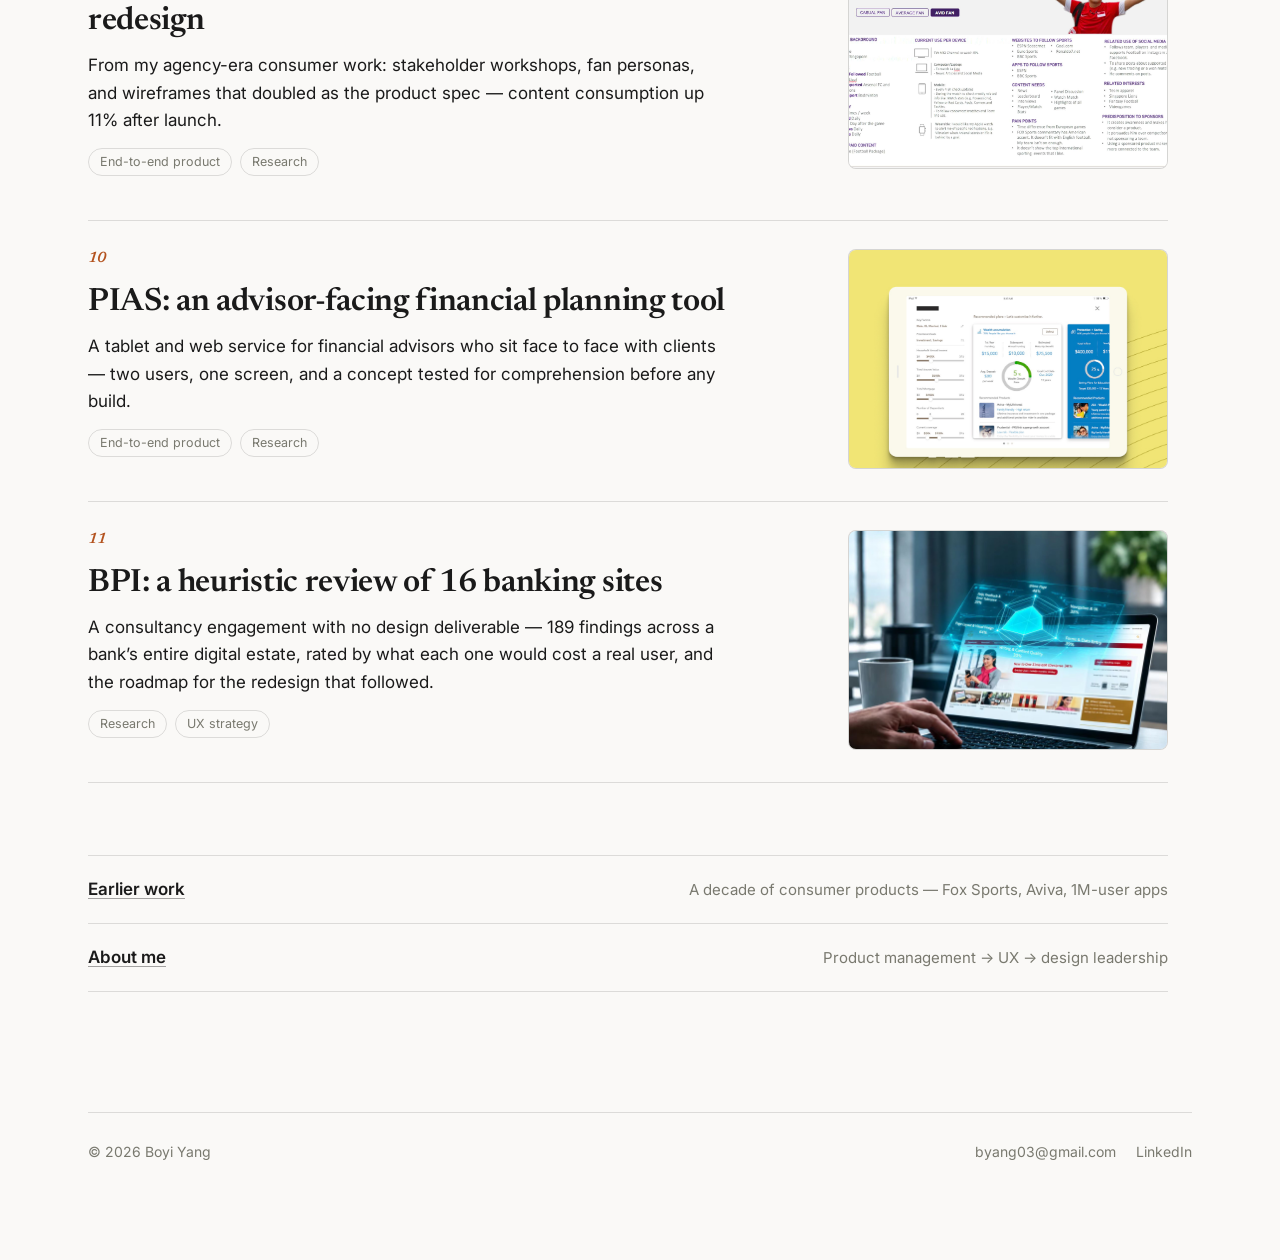
==== commit 4162a0d3: "Japan & BPI case studies: rewrites, charts, new thumbnails; craft + a11y polish - Japan Invoice Summ" ====
--- a/index.html
+++ b/index.html
@@ -8,7 +8,7 @@
   <link rel="preconnect" href="https://fonts.googleapis.com">
   <link rel="preconnect" href="https://fonts.gstatic.com" crossorigin>
   <link href="https://fonts.googleapis.com/css2?family=Newsreader:ital,opsz,wght@0,6..72,400..700;1,6..72,400..700&family=Inter:wght@400;500;600&display=swap" rel="stylesheet">
-  <link rel="stylesheet" href="style.css">
+  <link rel="stylesheet" href="style.css?v=20260930k">
   <script>
     (function () {
       const saved = localStorage.getItem('theme');
@@ -77,10 +77,10 @@
       <a class="case-card" href="case-japan.html">
         <div class="card-text">
         <span class="num">03</span>
-        <h3>Compliance with an experience dividend</h3>
-        <p>Japan&rsquo;s new tax invoice law gave us a hard deadline. We used it as
-        a catalyst to redesign the entire Invoice Summary experience — meeting
-        the regulation and fixing years of accumulated friction.</p>
+        <h3>Japan Invoice Summary: faster generation without losing financial control</h3>
+        <p>74 minutes to generate five invoice summaries, 94% of it one step.
+        Removing that step would have cost finance users their audit trail — so
+        we made it lightweight instead. 8m21s down to 39s.</p>
         <p class="tags"><span>Enterprise delivery</span><span>Research</span><span>Localization</span></p>
         </div>
         <img class="card-thumb" src="media/japan-invoice-thumb.jpg" alt="" loading="lazy">
@@ -170,6 +170,19 @@
         <p class="tags"><span>End-to-end product</span><span>Research</span></p>
         </div>
         <img class="card-thumb" src="media/PIAS/pias-cover-ipad.jpg" alt="" loading="lazy">
+      </a>
+
+      <a class="case-card" href="case-bpi.html">
+        <div class="card-text">
+        <span class="num">11</span>
+        <h3>BPI: a heuristic review of 16 banking sites</h3>
+        <p>A consultancy engagement with no design deliverable — 189
+        findings across a bank&rsquo;s entire digital estate, rated by what
+        each one would cost a real user, and the roadmap for the redesign
+        that followed.</p>
+        <p class="tags"><span>Research</span><span>UX strategy</span></p>
+        </div>
+        <img class="card-thumb" src="media/bpi-thumb.jpg" alt="" loading="lazy">
       </a>
     </section>
 
@@ -194,6 +207,6 @@
   </main>
 
   <button class="theme-toggle" aria-label="Toggle dark mode" title="Toggle theme"></button>
-  <script src="script.js"></script>
+  <script src="script.js?v=20260930k"></script>
 </body>
 </html>
--- a/style.css
+++ b/style.css
@@ -7,6 +7,7 @@
   --rule-faint: rgba(0, 0, 0, 0.12);
   --card: rgba(0, 0, 0, 0.028);
   --accent: #b4531f;
+  --on-accent: #ffffff; /* white on #b4531f = 5.82:1, passes AA */
   --font-display: "Newsreader", "Georgia", serif;
   --font-body: "Inter", -apple-system, "Helvetica Neue", sans-serif;
 }
@@ -20,6 +21,7 @@
     --rule-faint: rgba(255, 255, 255, 0.14);
     --card: rgba(255, 255, 255, 0.045);
     --accent: #e08a55;
+    --on-accent: #141414;
   }
 }
 
@@ -31,9 +33,11 @@
   --rule-faint: rgba(0, 0, 0, 0.12);
   --card: rgba(0, 0, 0, 0.028);
   --accent: #b4531f;
+  --on-accent: #ffffff;
 }
 
 :root[data-theme="dark"] {
+  --on-accent: #141414;
   --bg: #0d0d0f;
   --fg: #f2f2f0;
   --fg-muted: #8c8c94;
@@ -389,17 +393,13 @@
   line-height: 1.55;
 }
 
-/* Figures (diagrams, boards) */
+/* Figures (diagrams, boards) — embedded directly in the article, no card frame */
 .figure {
-  margin: 32px 0;
-  padding: 12px;
-  border: 1px solid var(--rule-faint);
-  border-radius: 10px;
-  background: var(--card);
+  margin: 48px 0;
   overflow-x: auto;
 }
 
-.figure .figcap { padding: 0 8px 4px; }
+.figure .figcap { padding: 10px 0 0; }
 
 .figure svg { display: block; min-width: 860px; width: 100%; height: auto; }
 
@@ -408,7 +408,8 @@
   min-width: 860px;
   width: 100%;
   height: auto;
-  border-radius: 6px;
+  border: 1px solid var(--rule-faint);
+  border-radius: 3px;
 }
 
 .figure video {
@@ -420,13 +421,145 @@
   pointer-events: none; /* behaves like a live photo: no click, no scrub, no fullscreen */
 }
 
-/* Zoomable figures: cropped preview, click to open full size */
+/* Zoomable figures: show the whole image, click to open full size */
 .figure.zoom img {
   min-width: 0;
-  max-height: 520px;
-  object-fit: cover;
+  max-height: 760px;
+  object-fit: contain;
   object-position: top;
   cursor: zoom-in;
+}
+
+/* Wide figures: diagrams and boards that are unreadable inside the text column.
+   Breaks out to the content edge and drops the 860px min-width that would
+   otherwise force a horizontal scroll (and an ugly crop) in the prose column. */
+.figure.wide {
+  width: min(1104px, calc(100vw - 96px));
+  overflow-x: visible;
+}
+
+.figure.wide img {
+  min-width: 0;
+  width: 100%;
+  max-height: none;
+  height: auto;
+  object-fit: contain;
+  cursor: zoom-in;
+}
+
+/* Wide SVG diagrams scale to fit the content column instead of overflowing it. */
+.figure.wide svg {
+  min-width: 0;
+  width: 100%;
+  height: auto;
+}
+
+/* A near-square plot (e.g. a radar) shouldn't stretch the full column width. */
+.figure.radar svg {
+  min-width: 0;
+  width: 100%;
+  max-width: 560px;
+  height: auto;
+  margin-inline: auto;
+  display: block;
+}
+.figure.radar .figcap { text-align: center; }
+
+/* Numbered criteria list — compact, matches the prose rhythm */
+.prose ol.criteria {
+  margin: 20px 0;
+  padding-left: 1.4em;
+}
+.prose ol.criteria li {
+  margin: 6px 0;
+  padding-left: 0.3em;
+}
+
+/* An explicit process sequence, set apart from the prose */
+.prose p.sequence {
+  margin: 20px 0;
+  padding: 14px 18px;
+  background: var(--card);
+  border-left: 3px solid var(--accent);
+  border-radius: 3px;
+  font-weight: 500;
+  line-height: 1.7;
+}
+
+/* Diagram figures ship on a transparent canvas, so in light mode they carry no
+   frame and float straight on the page — no baked-in white box, no border. */
+.figure.diagram img {
+  border: 0;
+  border-radius: 0;
+  cursor: default;
+}
+/* In dark mode the diagram's fine connector labels are dark ink that would
+   vanish on the dark page, so the diagram sits on its own soft light panel. */
+@media (prefers-color-scheme: dark) {
+  :root:not([data-theme="light"]) .figure.diagram img {
+    background: #f4f2ee;
+    border-radius: 8px;
+    padding: 18px 22px;
+  }
+}
+:root[data-theme="dark"] .figure.diagram img {
+  background: #f4f2ee;
+  border-radius: 8px;
+  padding: 18px 22px;
+}
+
+/* Screen gallery — craft work shown at size, not as supporting evidence */
+.screens {
+  display: grid;
+  grid-template-columns: repeat(auto-fit, minmax(300px, 1fr));
+  gap: 20px;
+  margin: 32px 0;
+  /* break out of the reading column — craft needs room.
+     The prose column is left-aligned inside a wider container, so the
+     gallery simply extends right to the content edge. */
+  width: min(1104px, calc(100vw - 96px));
+}
+
+.screens figure { margin: 0; }
+/* Bare: the images already carry their own drop shadow and rounded corners,
+   so drop the CSS frame that would otherwise sit outside them. */
+.screens.bare img { border: 0; border-radius: 0; }
+/* Before/after pairs: always two per row, so each row reads across as a pair */
+.screens.pairs { grid-template-columns: repeat(2, minmax(0, 1fr)); row-gap: 34px; }
+.step-label {
+  margin: 40px 0 14px;
+  font-size: 13px;
+  letter-spacing: 0.08em;
+  text-transform: uppercase;
+  color: var(--fg-muted);
+}
+.screens.pairs .step-label { grid-column: 1 / -1; margin: 12px 0 -6px; }
+.screens.pairs .step-label:first-child { margin-top: 0; }
+/* Below ~1100px two columns squeeze each screenshot under ~380px, which is
+   too small to read a NetSuite screen. Give each one the full column instead —
+   before and after still sit next to each other, just stacked. */
+@media (max-width: 1100px) {
+  .screens.pairs { grid-template-columns: 1fr; }
+}
+
+.screens img {
+  display: block;
+  width: 100%;
+  height: auto;
+  border: 1px solid var(--rule-faint);
+  border-radius: 3px;
+  cursor: zoom-in;
+}
+
+.screens figcaption {
+  font-size: 13.5px;
+  color: var(--fg-muted);
+  padding: 10px 0 2px;
+  line-height: 1.45;
+}
+
+@media (max-width: 720px) {
+  .screens { grid-template-columns: 1fr; }
 }
 
 /* Portrait figures: show the whole image, no crop, centered */
@@ -443,6 +576,45 @@
   max-height: 640px;
   object-fit: contain;
   margin: 0 auto;
+}
+/* A document shown for shape, not for reading — keep it small */
+.figure.portrait.small img {
+  max-height: 260px;
+}
+.figure.portrait.small .figcap {
+  text-align: center;
+}
+
+/* Prose left, a stack of figures right — both columns start at the top, so
+   any leftover height falls at the end of the shorter one instead of being
+   split above and below it. */
+.split {
+  display: grid;
+  grid-template-columns: minmax(0, 680px) minmax(280px, 1fr);
+  gap: 48px;
+  align-items: start;
+  margin: 40px 0;
+  width: min(1104px, calc(100vw - 96px));
+}
+.split .split-text > :first-child { margin-top: 0; }
+.split .split-text > :last-child { margin-bottom: 0; }
+.split-figs {
+  display: grid;
+  gap: 32px;
+  align-content: start;
+}
+.split .figure { margin: 0; overflow-x: visible; }
+.split .figure.chart svg {
+  min-width: 0;
+  width: 100%;
+  max-width: 330px;
+  height: auto;
+  display: block;
+  margin-inline: auto;
+}
+@media (max-width: 900px) {
+  .split { grid-template-columns: 1fr; gap: 28px; }
+  .split-figs { gap: 28px; }
 }
 
 /* Lightbox overlay */
@@ -629,6 +801,9 @@
   .tldr dt { margin-top: 12px; }
   .tldr dt:first-child { margin-top: 0; }
 
+  .figure.wide { overflow-x: auto; }
+  .figure.wide svg { min-width: 700px; }
+
   .case-card { grid-template-columns: 1fr; gap: 18px; }
   .case-card .card-thumb { height: 190px; object-position: center top; }
 
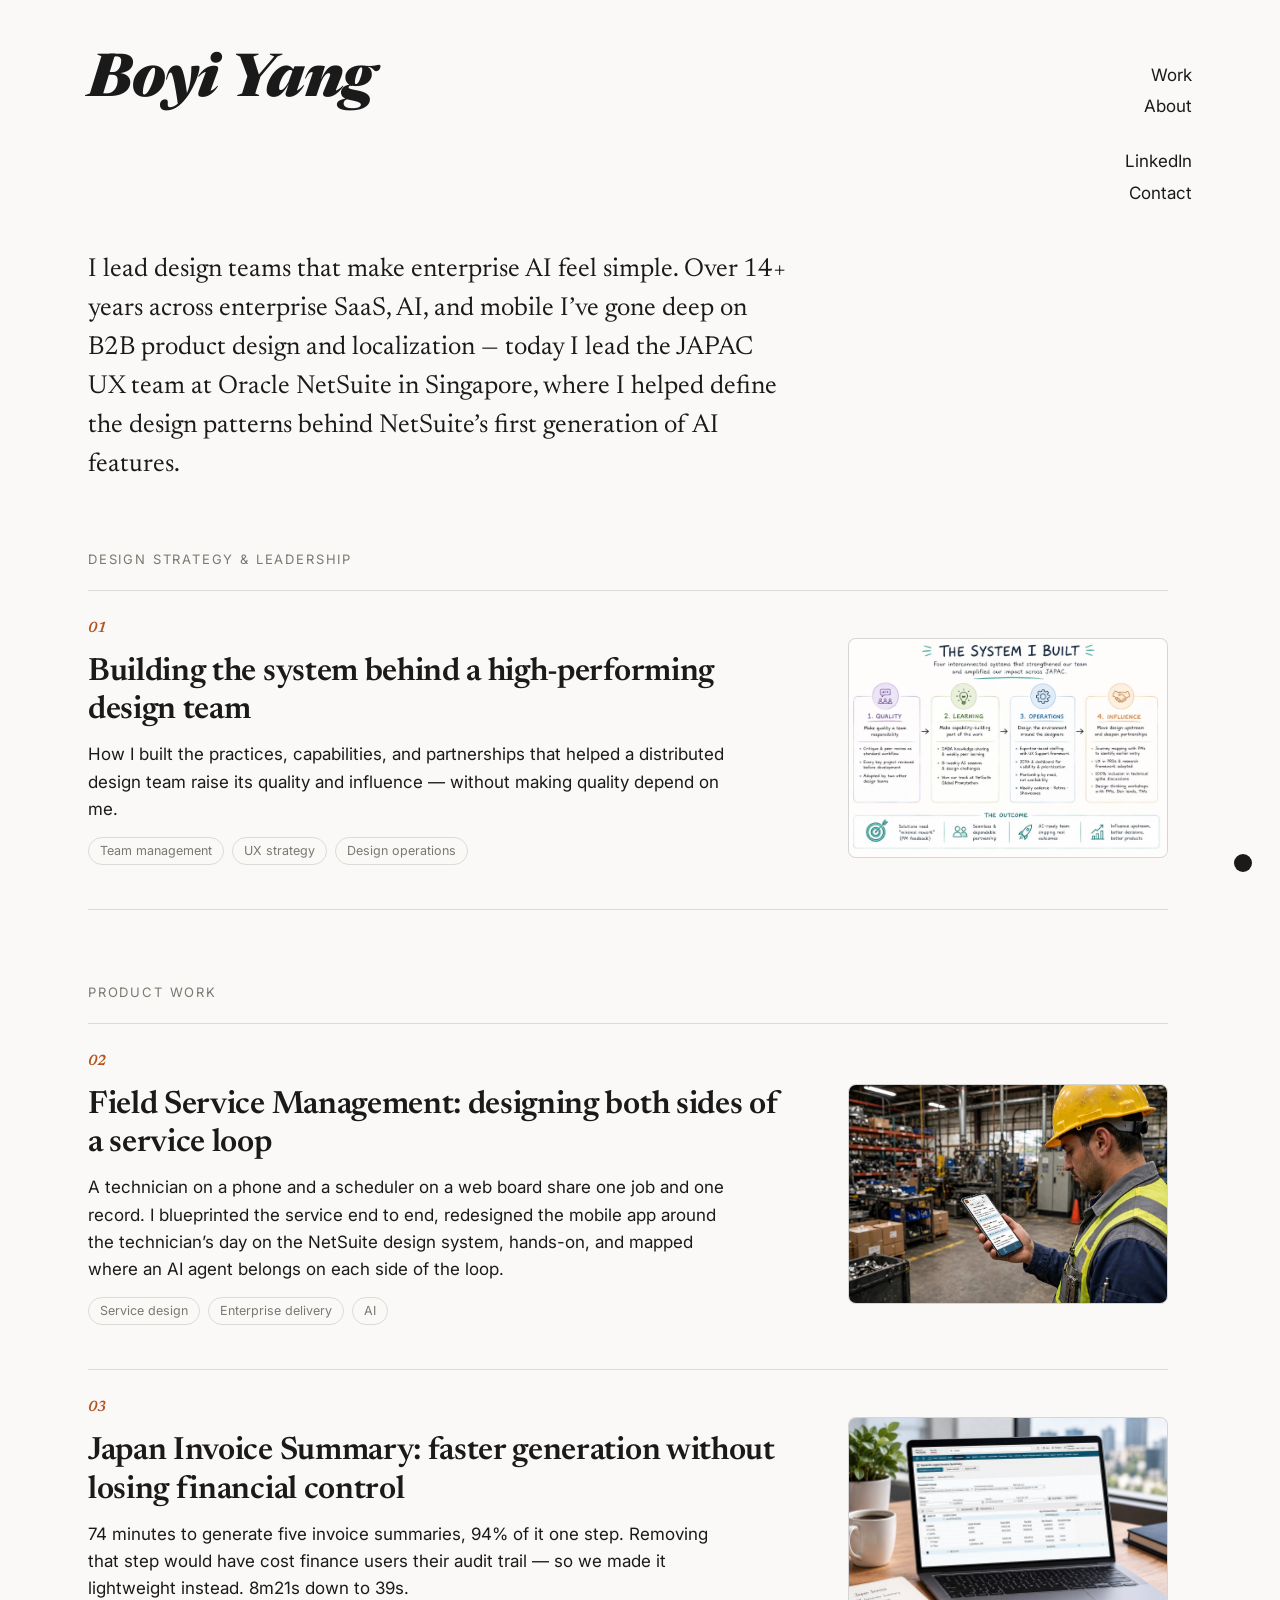
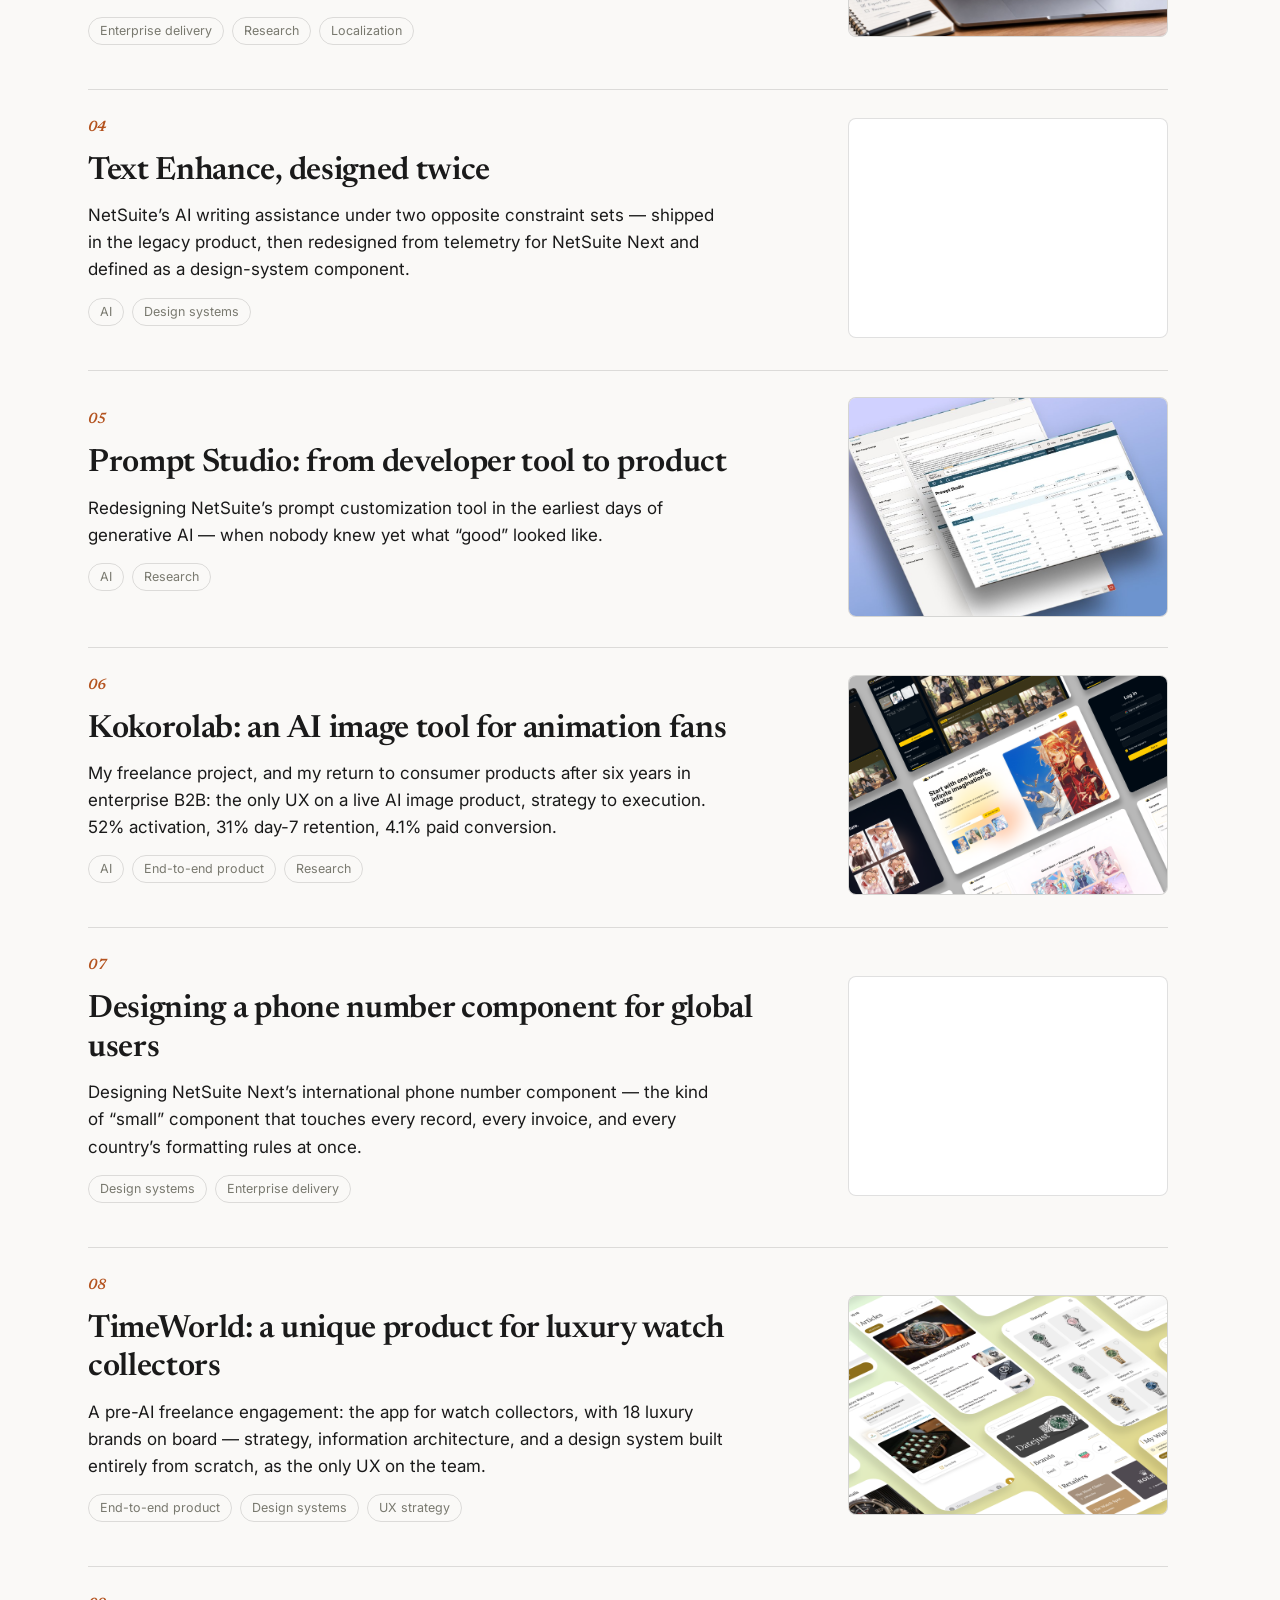
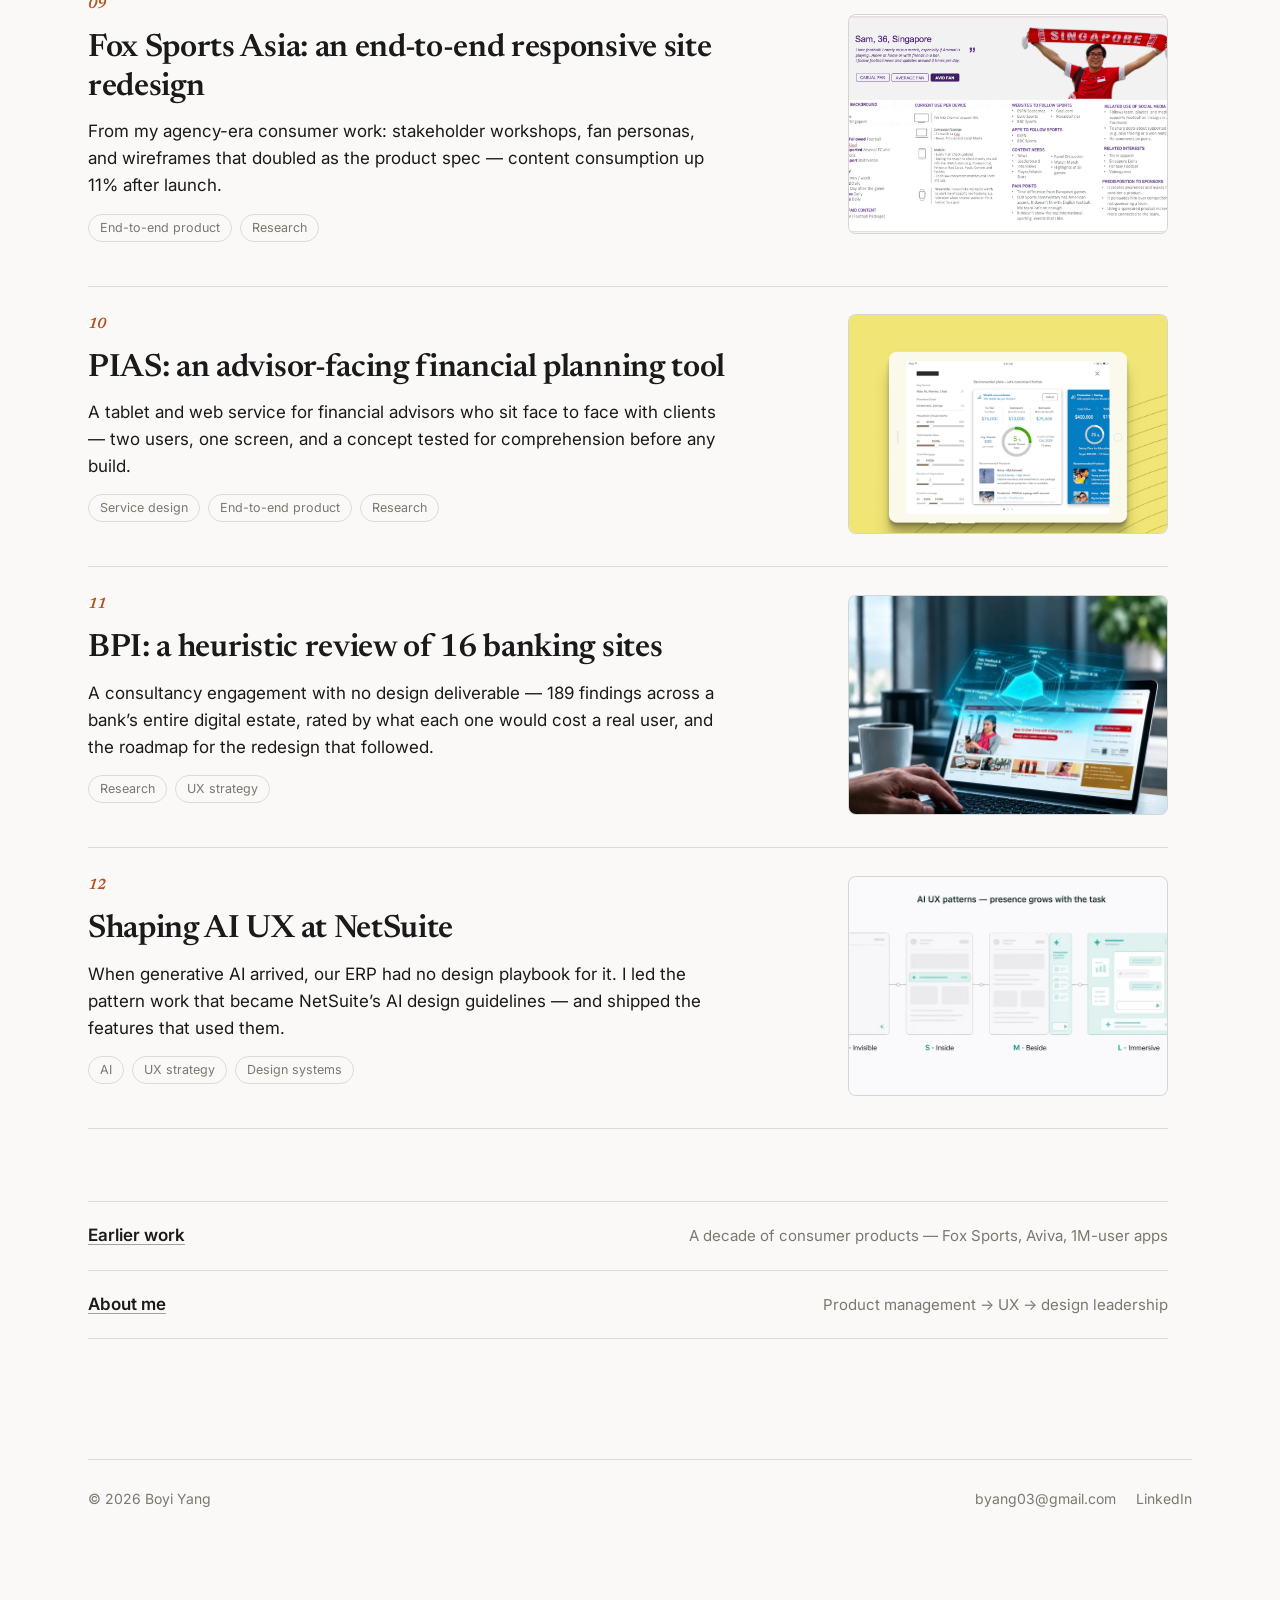
==== commit ed04d6d3: "FSM case study: agent section with prototype recordings and decision tree; new cover; reorder home c" ====
--- a/index.html
+++ b/index.html
@@ -8,7 +8,7 @@
   <link rel="preconnect" href="https://fonts.googleapis.com">
   <link rel="preconnect" href="https://fonts.gstatic.com" crossorigin>
   <link href="https://fonts.googleapis.com/css2?family=Newsreader:ital,opsz,wght@0,6..72,400..700;1,6..72,400..700&family=Inter:wght@400;500;600&display=swap" rel="stylesheet">
-  <link rel="stylesheet" href="style.css?v=20260930k">
+  <link rel="stylesheet" href="style.css?v=20261031a">
   <script>
     (function () {
       const saved = localStorage.getItem('theme');
@@ -45,21 +45,9 @@
     <section class="cases" id="work">
       <p class="section-label">Design strategy &amp; leadership</p>
 
-      <a class="case-card" href="case-ai.html">
+      <a class="case-card" href="case-team.html">
         <div class="card-text">
         <span class="num">01</span>
-        <h3>Shaping AI UX at NetSuite</h3>
-        <p>When generative AI arrived, our ERP had no design playbook for it.
-        I led the pattern work that became NetSuite&rsquo;s AI design guidelines —
-        and shipped the features that used them.</p>
-        <p class="tags"><span>AI</span><span>UX strategy</span><span>Design systems</span></p>
-        </div>
-        <img class="card-thumb" src="media/ai-pattern-showcase.jpg" alt="" loading="lazy">
-      </a>
-
-      <a class="case-card" href="case-team.html">
-        <div class="card-text">
-        <span class="num">02</span>
         <h3>Building the system behind a high-performing design team</h3>
         <p>How I built the practices, capabilities, and partnerships that
         helped a distributed design team raise its quality and influence —
@@ -73,6 +61,20 @@
 
     <section class="cases" id="deep-dives">
       <p class="section-label" style="margin-top: 72px;">Product work</p>
+
+      <a class="case-card" href="case-fsm.html">
+        <div class="card-text">
+        <span class="num">02</span>
+        <h3>Field Service Management: designing both sides of a service loop</h3>
+        <p>A technician on a phone and a scheduler on a web board share one
+        job and one record. I blueprinted the service end to end, redesigned
+        the mobile app around the technician&rsquo;s day on the NetSuite
+        design system, hands-on, and mapped where an AI agent belongs on
+        each side of the loop.</p>
+        <p class="tags"><span>Service design</span><span>Enterprise delivery</span><span>AI</span></p>
+        </div>
+        <img class="card-thumb" src="media/FSM/fsm-thumb.jpg" alt="" loading="lazy">
+      </a>
 
       <a class="case-card" href="case-japan.html">
         <div class="card-text">
@@ -132,7 +134,7 @@
         invoice, and every country&rsquo;s formatting rules at once.</p>
         <p class="tags"><span>Design systems</span><span>Enterprise delivery</span></p>
         </div>
-        <span class="card-thumb thumb-video"><video src="media/phone-thumb.mp4" autoplay loop muted playsinline disablepictureinpicture></video></span>
+        <span class="card-thumb thumb-video"><video src="media/Phone%20number/phone-thumb.mp4" autoplay loop muted playsinline disablepictureinpicture></video></span>
       </a>
 
       <a class="case-card" href="case-timeworld.html">
@@ -167,7 +169,7 @@
         <p>A tablet and web service for financial advisors who sit face to
         face with clients — two users, one screen, and a concept tested for
         comprehension before any build.</p>
-        <p class="tags"><span>End-to-end product</span><span>Research</span></p>
+        <p class="tags"><span>Service design</span><span>End-to-end product</span><span>Research</span></p>
         </div>
         <img class="card-thumb" src="media/PIAS/pias-cover-ipad.jpg" alt="" loading="lazy">
       </a>
@@ -183,6 +185,18 @@
         <p class="tags"><span>Research</span><span>UX strategy</span></p>
         </div>
         <img class="card-thumb" src="media/bpi-thumb.jpg" alt="" loading="lazy">
+      </a>
+
+      <a class="case-card" href="case-ai.html">
+        <div class="card-text">
+        <span class="num">12</span>
+        <h3>Shaping AI UX at NetSuite</h3>
+        <p>When generative AI arrived, our ERP had no design playbook for it.
+        I led the pattern work that became NetSuite&rsquo;s AI design guidelines —
+        and shipped the features that used them.</p>
+        <p class="tags"><span>AI</span><span>UX strategy</span><span>Design systems</span></p>
+        </div>
+        <img class="card-thumb" src="media/ai-pattern-showcase.jpg" alt="" loading="lazy">
       </a>
     </section>
 
@@ -207,6 +221,6 @@
   </main>
 
   <button class="theme-toggle" aria-label="Toggle dark mode" title="Toggle theme"></button>
-  <script src="script.js?v=20260930k"></script>
+  <script src="script.js?v=20261031a"></script>
 </body>
 </html>
--- a/style.css
+++ b/style.css
@@ -812,3 +812,137 @@
 
   .site-footer { flex-direction: column; gap: 12px; }
 }
+
+/* Inline SVG thumbnail — an abstracted, theme-aware cover for confidential work */
+.case-card .thumb-svg { display: block; overflow: hidden; }
+.case-card .thumb-svg svg { display: block; width: 100%; height: 100%; }
+
+/* A status note set apart from the prose, e.g. "concept, not shipped" */
+.prose p.note {
+  margin: 20px 0;
+  padding: 12px 18px;
+  border: 1px dashed var(--rule);
+  border-radius: 3px;
+  color: var(--fg-muted);
+  font-size: 15px;
+}
+
+/* Wide diagrams whose labels would be illegible if shrunk to a phone width:
+   keep a readable minimum and let the figure scroll sideways instead. */
+@media (max-width: 900px) {
+  .figure.wide.scroll { overflow-x: auto; }
+  .figure.wide.scroll svg,
+  .figure.wide.scroll img { min-width: 860px; }
+}
+
+/* A diagram exported on the site's paper colour (#faf9f7): in dark mode it
+   sits on a panel of that exact colour so its baked-in background disappears. */
+@media (prefers-color-scheme: dark) {
+  :root:not([data-theme="light"]) .figure.diagram.paper img { background: #faf9f7; }
+}
+:root[data-theme="dark"] .figure.diagram.paper img { background: #faf9f7; }
+
+/* The exported blueprint opens in the lightbox (it is a .figure.wide img), so say so. */
+.figure.diagram.paper img { cursor: zoom-in; }
+
+/* Phone screens in a device frame, before and after side by side.
+   Every screen is cropped to the same frame (top-aligned), so the pair reads
+   at a glance; click still opens the full capture in the lightbox. */
+.screens.phones {
+  grid-template-columns: repeat(2, 272px);
+  justify-content: center;
+  column-gap: 64px;
+  row-gap: 40px;
+}
+.screens.phones .step-label { grid-column: 1 / -1; text-align: center; margin: 8px 0 -4px; }
+.screens.phones figure { text-align: center; }
+.phone {
+  width: 272px;
+  height: auto; /* 8px bezel; the screen keeps the capture's own ratio (375×856 or 375×812) */
+  margin: 0 auto;
+  padding: 8px;
+  border-radius: 40px;
+  background: #1c1c1e;
+  box-shadow: 0 0 0 1px var(--rule-faint), 0 18px 40px -24px rgba(0, 0, 0, 0.45);
+  overflow: hidden;
+}
+.phone img {
+  display: block;
+  width: 100%;
+  height: auto;
+  object-fit: cover;
+  object-position: top;
+  border: 0;
+  border-radius: 32px;
+  cursor: zoom-in;
+}
+.screens.phones figcaption { text-align: left; max-width: 272px; margin: 0 auto; }
+@media (max-width: 720px) {
+  .screens.phones { grid-template-columns: 1fr; row-gap: 28px; }
+}
+
+/* Before/after comparison table (FSM) */
+.compare { margin: 36px 0 44px; }
+.compare .step-label { margin-bottom: 12px; }
+.compare table { width: 100%; border-collapse: collapse; font-size: 15px; line-height: 1.5; }
+.compare th, .compare td { text-align: left; vertical-align: top; padding: 12px 16px 12px 0; border-top: 1px solid var(--rule-faint); }
+.compare thead th { font-size: 12px; letter-spacing: .08em; text-transform: uppercase; color: var(--muted); font-weight: 600; border-top: 0; padding-top: 0; }
+.compare tbody th { font-weight: 600; width: 22%; }
+.compare tbody td { color: var(--fg); width: 39%; }
+.compare tbody td:first-of-type { color: var(--muted); }
+.compare tbody tr:last-child th, .compare tbody tr:last-child td { border-bottom: 1px solid var(--rule-faint); }
+@media (max-width: 600px) {
+  .compare thead { position: absolute; width: 1px; height: 1px; overflow: hidden; clip: rect(0 0 0 0); }
+  .compare table, .compare tbody, .compare tr, .compare th, .compare td { display: block; width: auto; }
+  .compare tbody tr { padding: 14px 0; border-top: 1px solid var(--rule-faint); }
+  .compare tbody tr:last-child { border-bottom: 1px solid var(--rule-faint); }
+  .compare tbody th, .compare tbody td { display: block; width: auto; border: 0; padding: 0 0 6px; }
+  .compare tbody td::before { display: block; font-size: 11px; letter-spacing: .08em; text-transform: uppercase; color: var(--muted); font-weight: 600; margin: 6px 0 2px; }
+  .compare tbody td:first-of-type::before { content: "Before"; }
+  .compare tbody td:last-of-type::before { content: "After"; }
+}
+
+/* Worked-through moment: one mockup per stage, note beneath */
+.stages-gallery { margin: 28px 0 36px; }
+.stage { margin: 0; padding: 0 0 22px; border-bottom: 1px solid var(--rule-faint); }
+.stage + .stage { padding-top: 22px; }
+.stage:last-child { border-bottom: 0; padding-bottom: 0; }
+.stage > img { display: block; max-width: 100%; height: auto; border-radius: 12px; box-shadow: 0 0 0 1px var(--rule-faint); margin: 0 0 16px; cursor: zoom-in; }
+.stage > .phone { margin: 0 0 16px; }
+.stage figcaption { font-size: 15px; line-height: 1.55; color: var(--fg); }
+.stage-num { display: inline-block; min-width: 22px; height: 22px; line-height: 22px; text-align: center; border-radius: 50%; background: var(--accent); color: #fff; font-size: 12px; font-weight: 600; margin-right: 8px; vertical-align: 1px; }
+.stage-side { display: block; margin: 4px 0 6px 30px; font-size: 12px; letter-spacing: .06em; text-transform: uppercase; color: var(--muted); }
+
+/* Slice of the redesign: prototype recordings. The wide Scheduler clip carries
+   steps 1–3 with three notes beneath; the two phone clips sit side by side for
+   steps 4 and 5. Videos load only when scrolled near (see script.js). */
+.stage-wide > video {
+  display: block;
+  width: 100%;
+  height: auto;
+  border-radius: 12px;
+  box-shadow: 0 0 0 1px var(--rule-faint);
+  background: var(--card);
+  margin: 0 0 18px;
+}
+.stage-steps { display: grid; grid-template-columns: repeat(3, minmax(0, 1fr)); gap: 0 28px; }
+.stage-steps.two { grid-template-columns: repeat(2, minmax(0, 1fr)); }
+.stage-step { font-size: 15px; line-height: 1.55; color: var(--fg); }
+.phone-pair { display: grid; grid-template-columns: repeat(2, minmax(0, 1fr)); gap: 0 28px; margin: 0 0 18px; }
+.phone-video {
+  width: 272px;
+  aspect-ratio: 1 / 2; /* the clips are recorded with the device frame in shot */
+  margin: 0 auto;
+  border-radius: 40px;
+  overflow: hidden;
+  background: #000;
+  box-shadow: 0 0 0 1px var(--rule-faint), 0 18px 40px -24px rgba(0, 0, 0, 0.45);
+}
+.phone-video video { display: block; width: 100%; height: 100%; object-fit: cover; }
+/* The decision-tree recording is a light canvas: no black letterbox, a hairline instead. */
+.figure.tree video { background: #faf9f7; box-shadow: 0 0 0 1px var(--rule-faint); border-radius: 8px; }
+@media (max-width: 720px) {
+  .stage-steps, .stage-steps.two, .phone-pair { grid-template-columns: 1fr; }
+  .stage-steps .stage-step + .stage-step { margin-top: 18px; }
+  .phone-pair { row-gap: 24px; }
+}
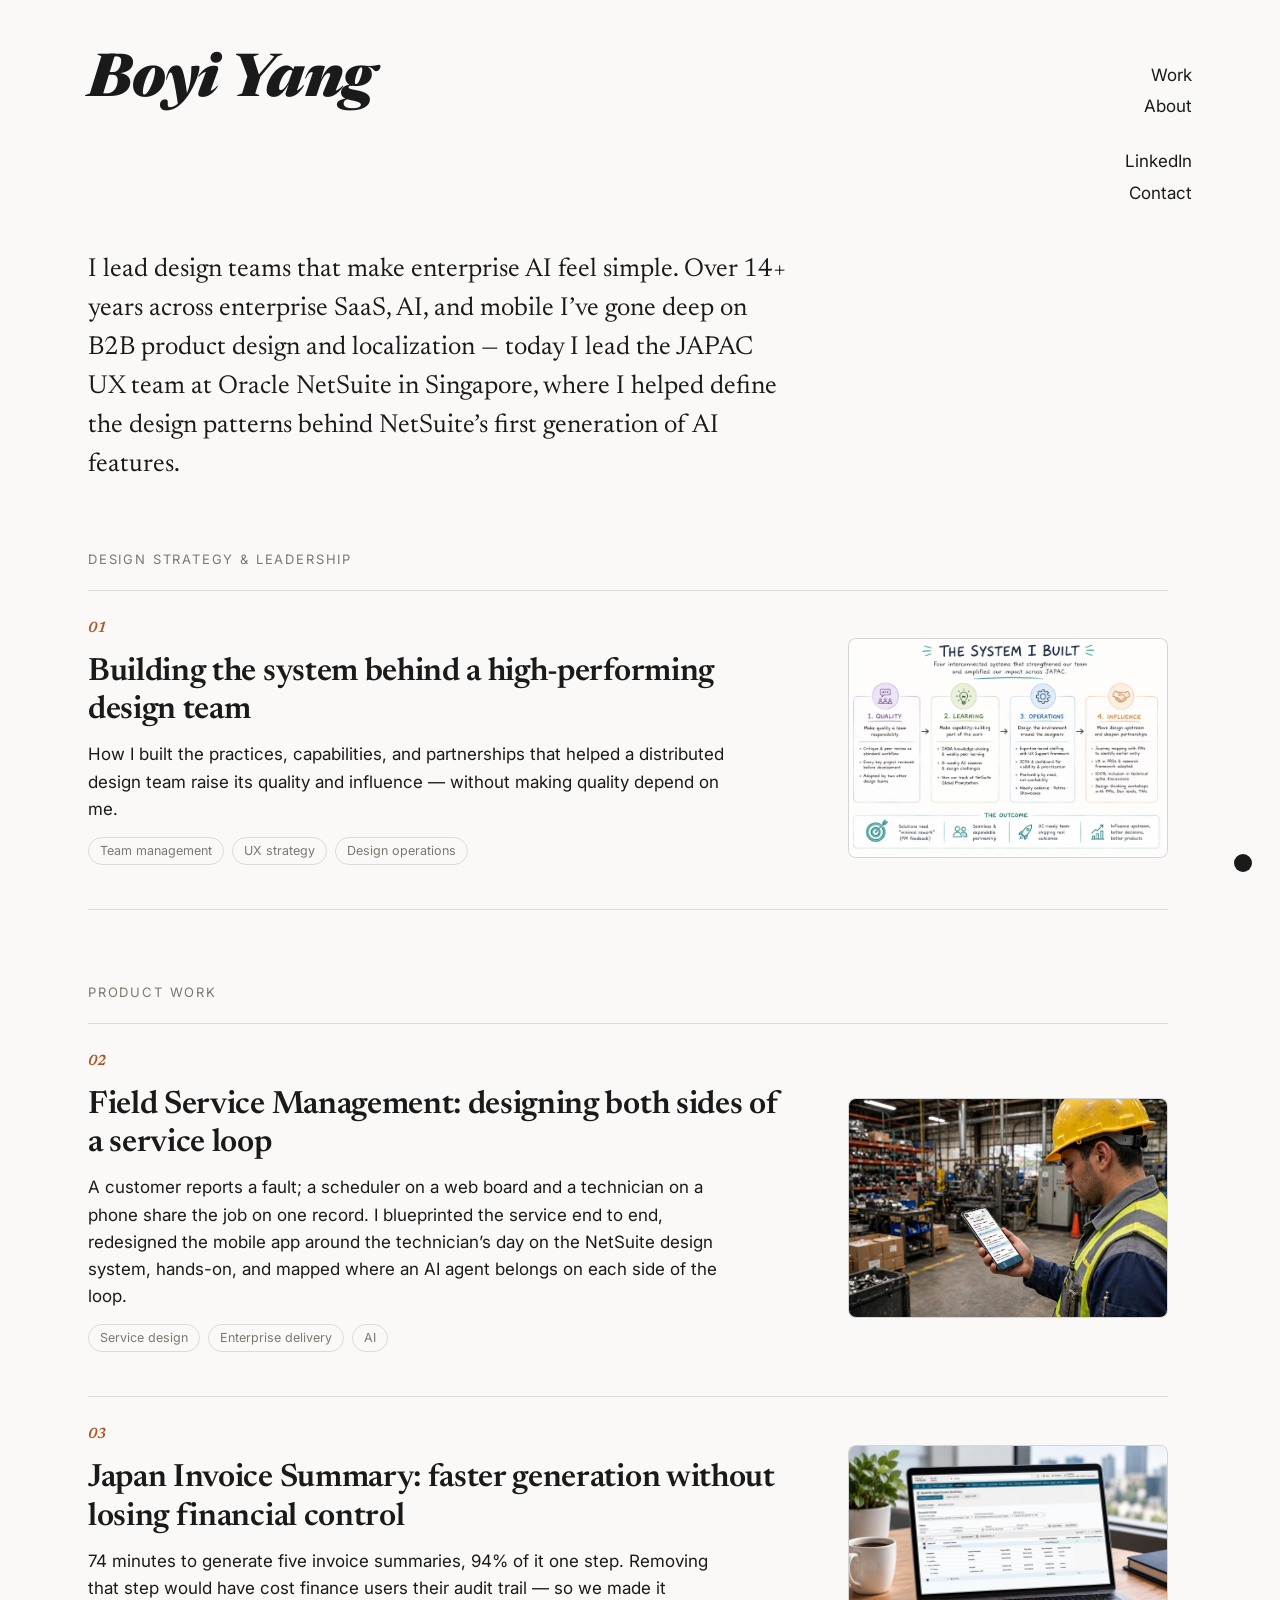
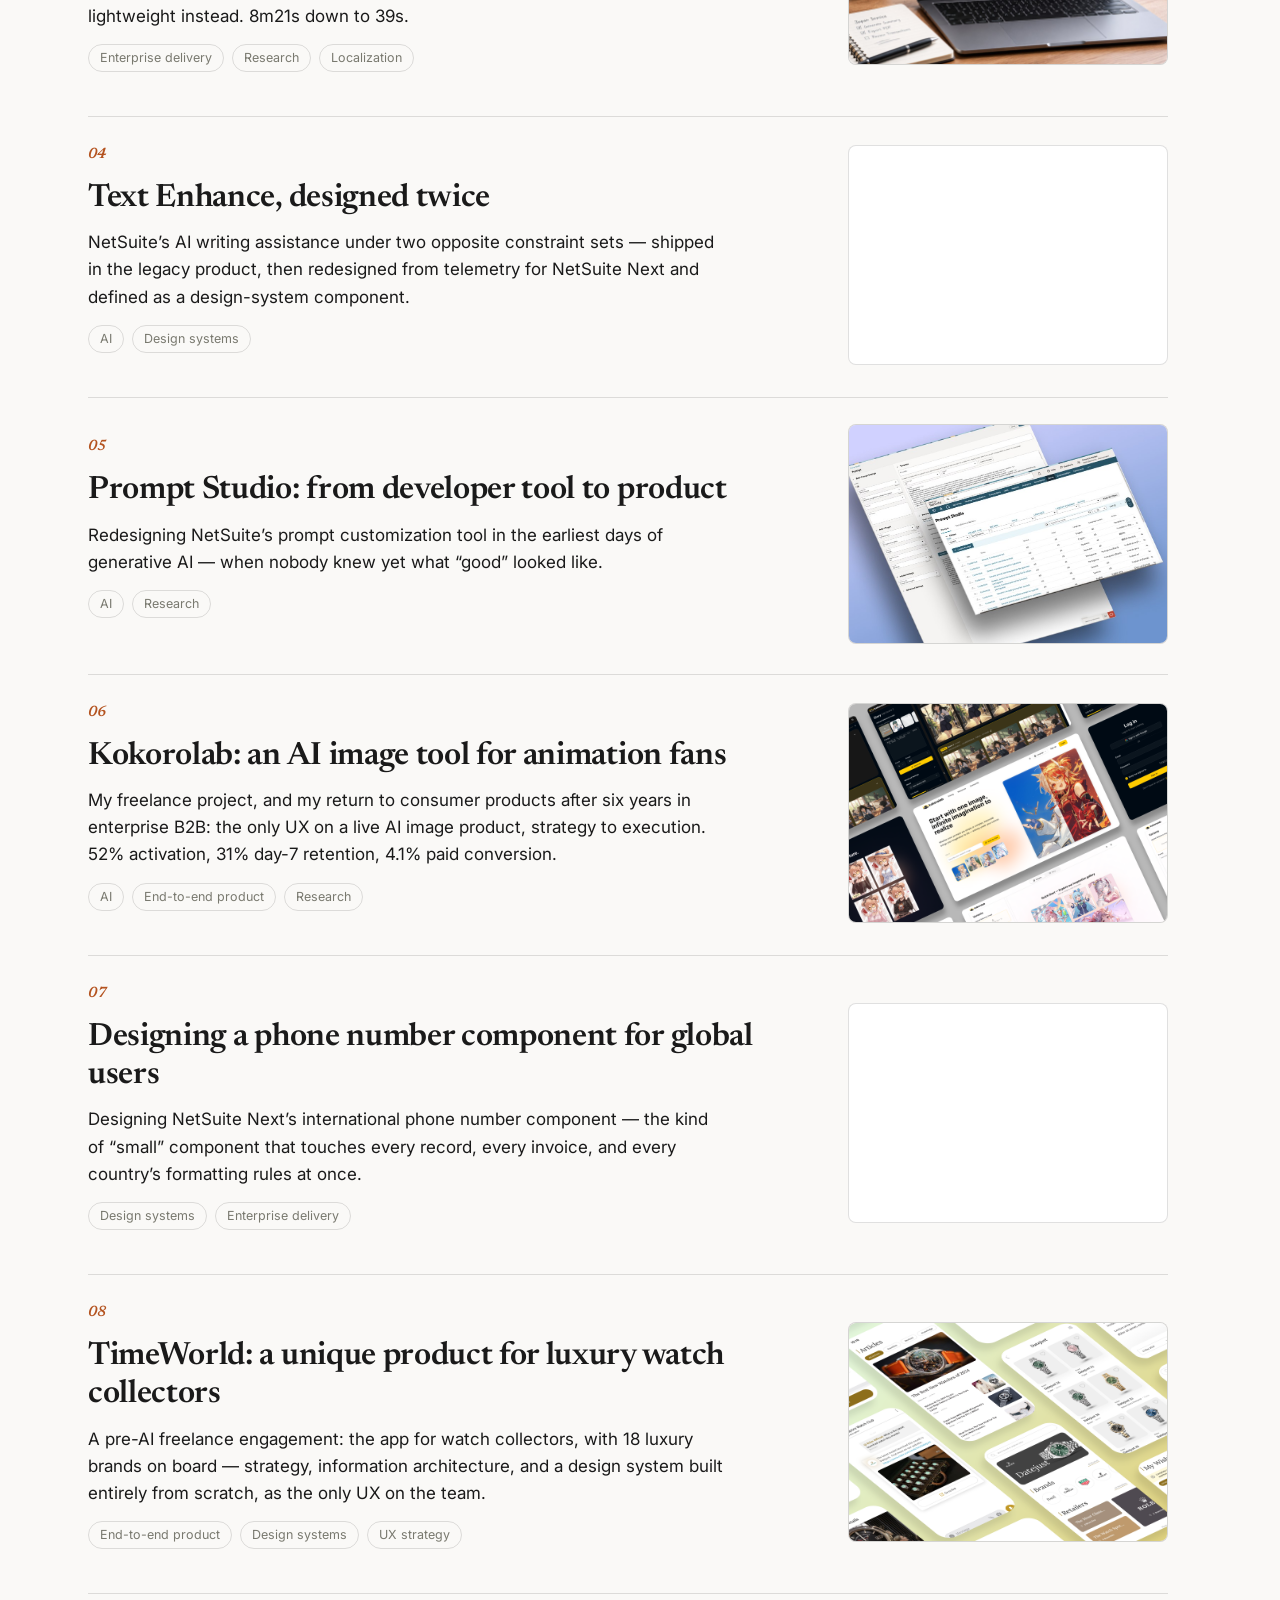
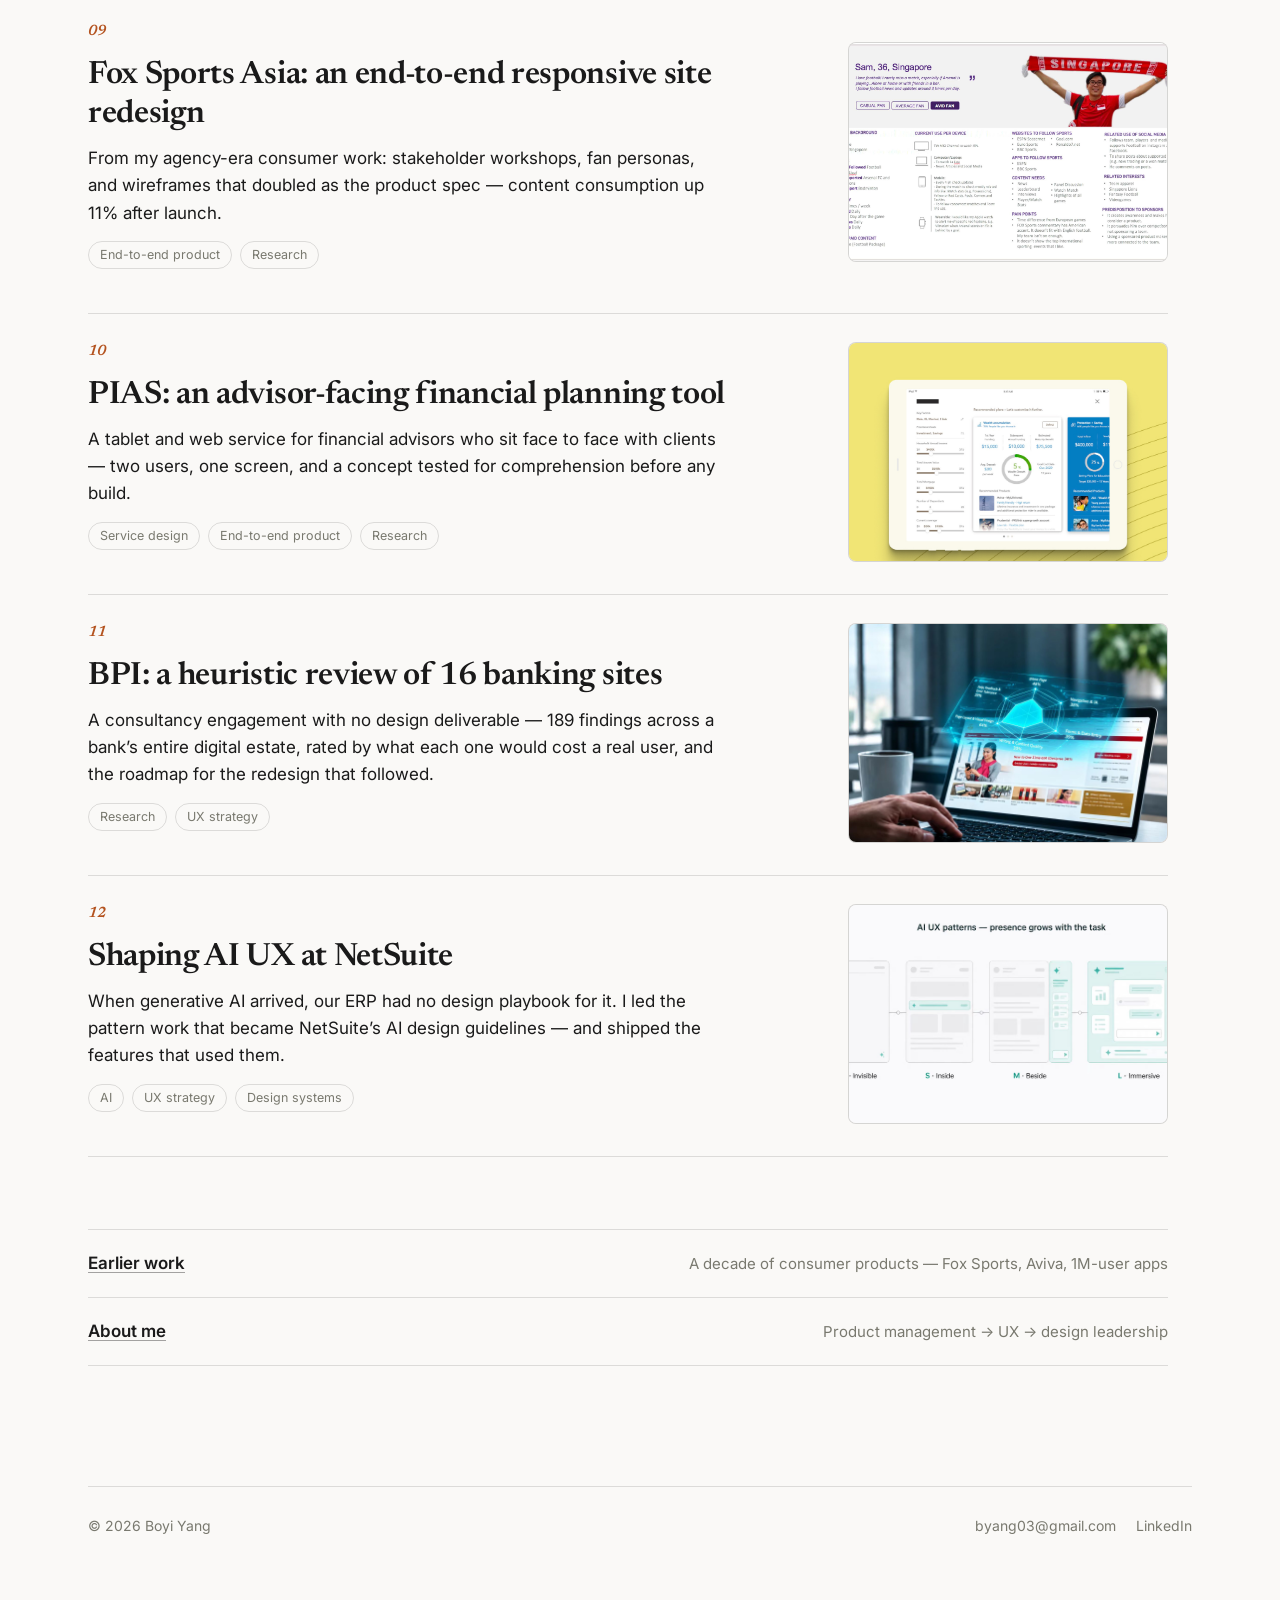
==== commit 459669b5: "FSM case study: customer as third persona, four-lane blueprint, tighter structure - Hero, intro and " ====
--- a/index.html
+++ b/index.html
@@ -8,7 +8,7 @@
   <link rel="preconnect" href="https://fonts.googleapis.com">
   <link rel="preconnect" href="https://fonts.gstatic.com" crossorigin>
   <link href="https://fonts.googleapis.com/css2?family=Newsreader:ital,opsz,wght@0,6..72,400..700;1,6..72,400..700&family=Inter:wght@400;500;600&display=swap" rel="stylesheet">
-  <link rel="stylesheet" href="style.css?v=20261031a">
+  <link rel="stylesheet" href="style.css?v=20261101a">
   <script>
     (function () {
       const saved = localStorage.getItem('theme');
@@ -66,8 +66,8 @@
         <div class="card-text">
         <span class="num">02</span>
         <h3>Field Service Management: designing both sides of a service loop</h3>
-        <p>A technician on a phone and a scheduler on a web board share one
-        job and one record. I blueprinted the service end to end, redesigned
+        <p>A customer reports a fault; a scheduler on a web board and a
+        technician on a phone share the job on one record. I blueprinted the service end to end, redesigned
         the mobile app around the technician&rsquo;s day on the NetSuite
         design system, hands-on, and mapped where an AI agent belongs on
         each side of the loop.</p>
@@ -221,6 +221,6 @@
   </main>
 
   <button class="theme-toggle" aria-label="Toggle dark mode" title="Toggle theme"></button>
-  <script src="script.js?v=20261031a"></script>
+  <script src="script.js?v=20261101a"></script>
 </body>
 </html>
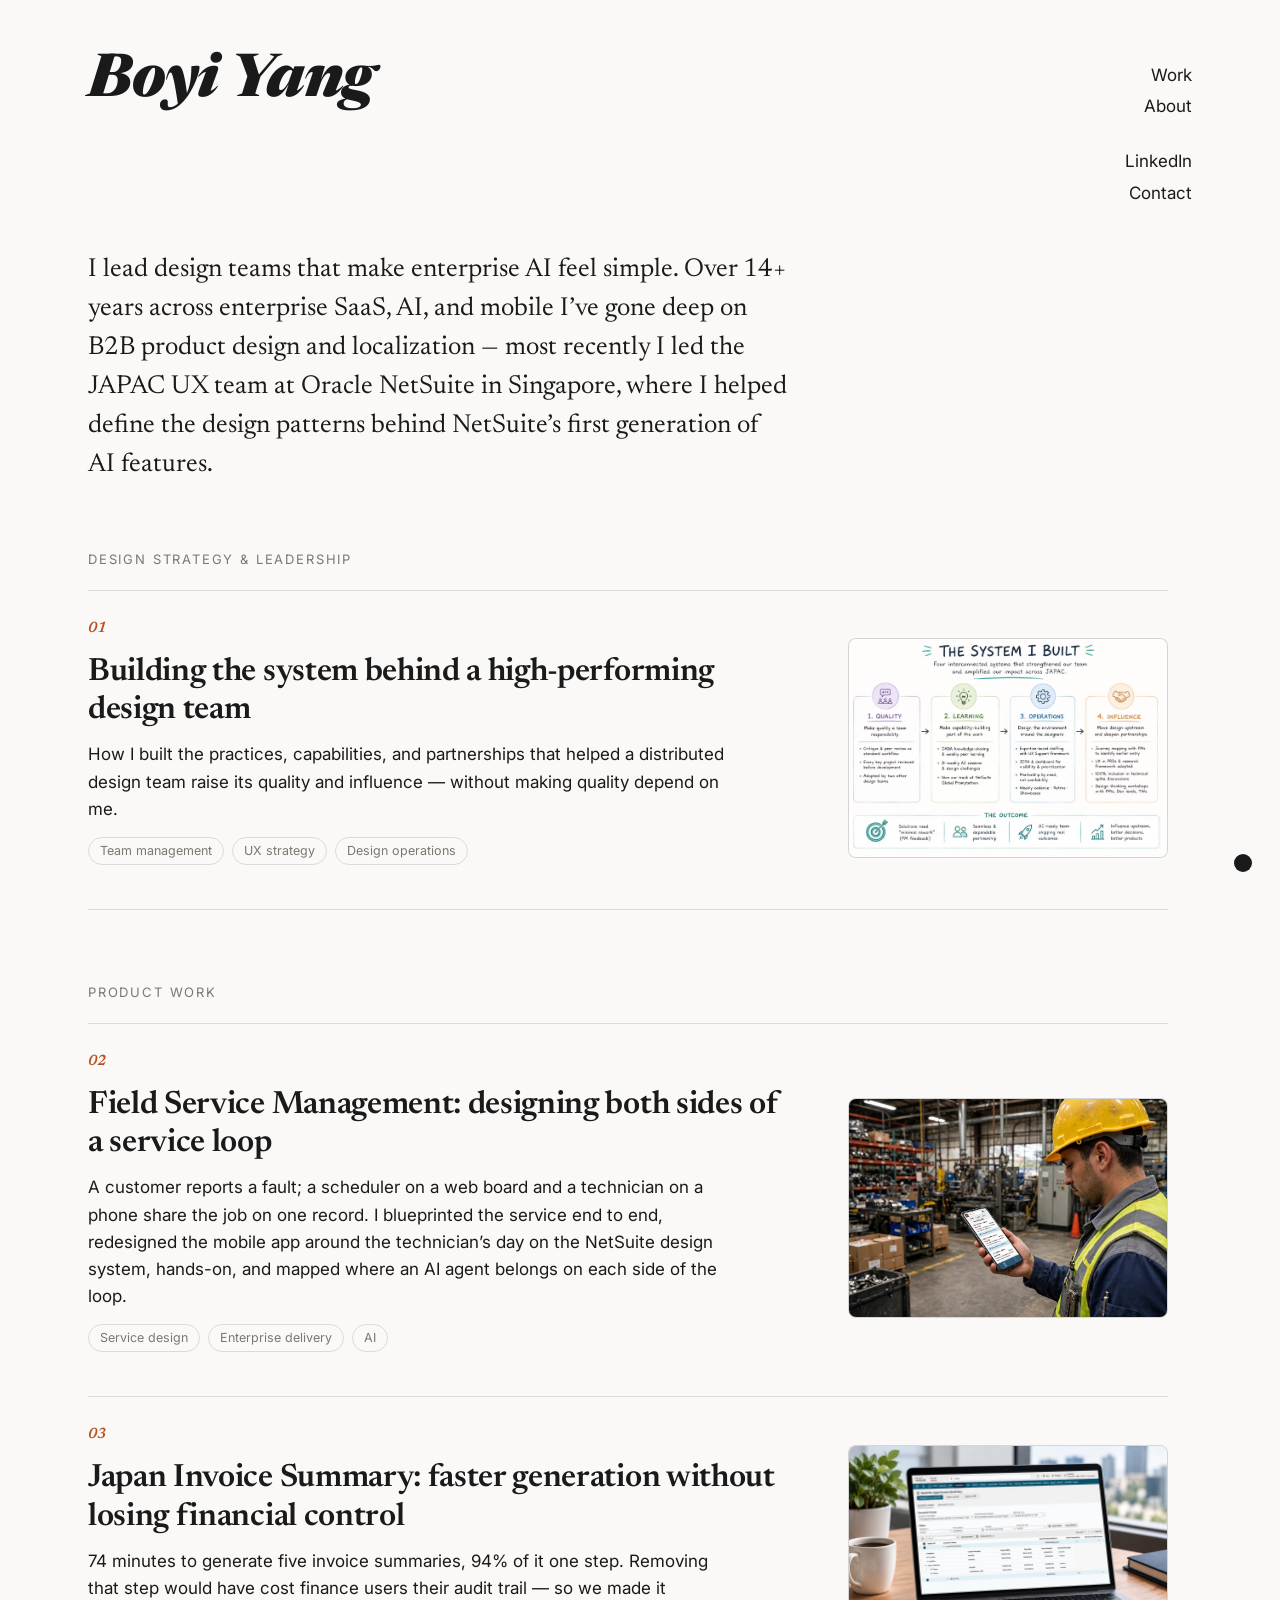
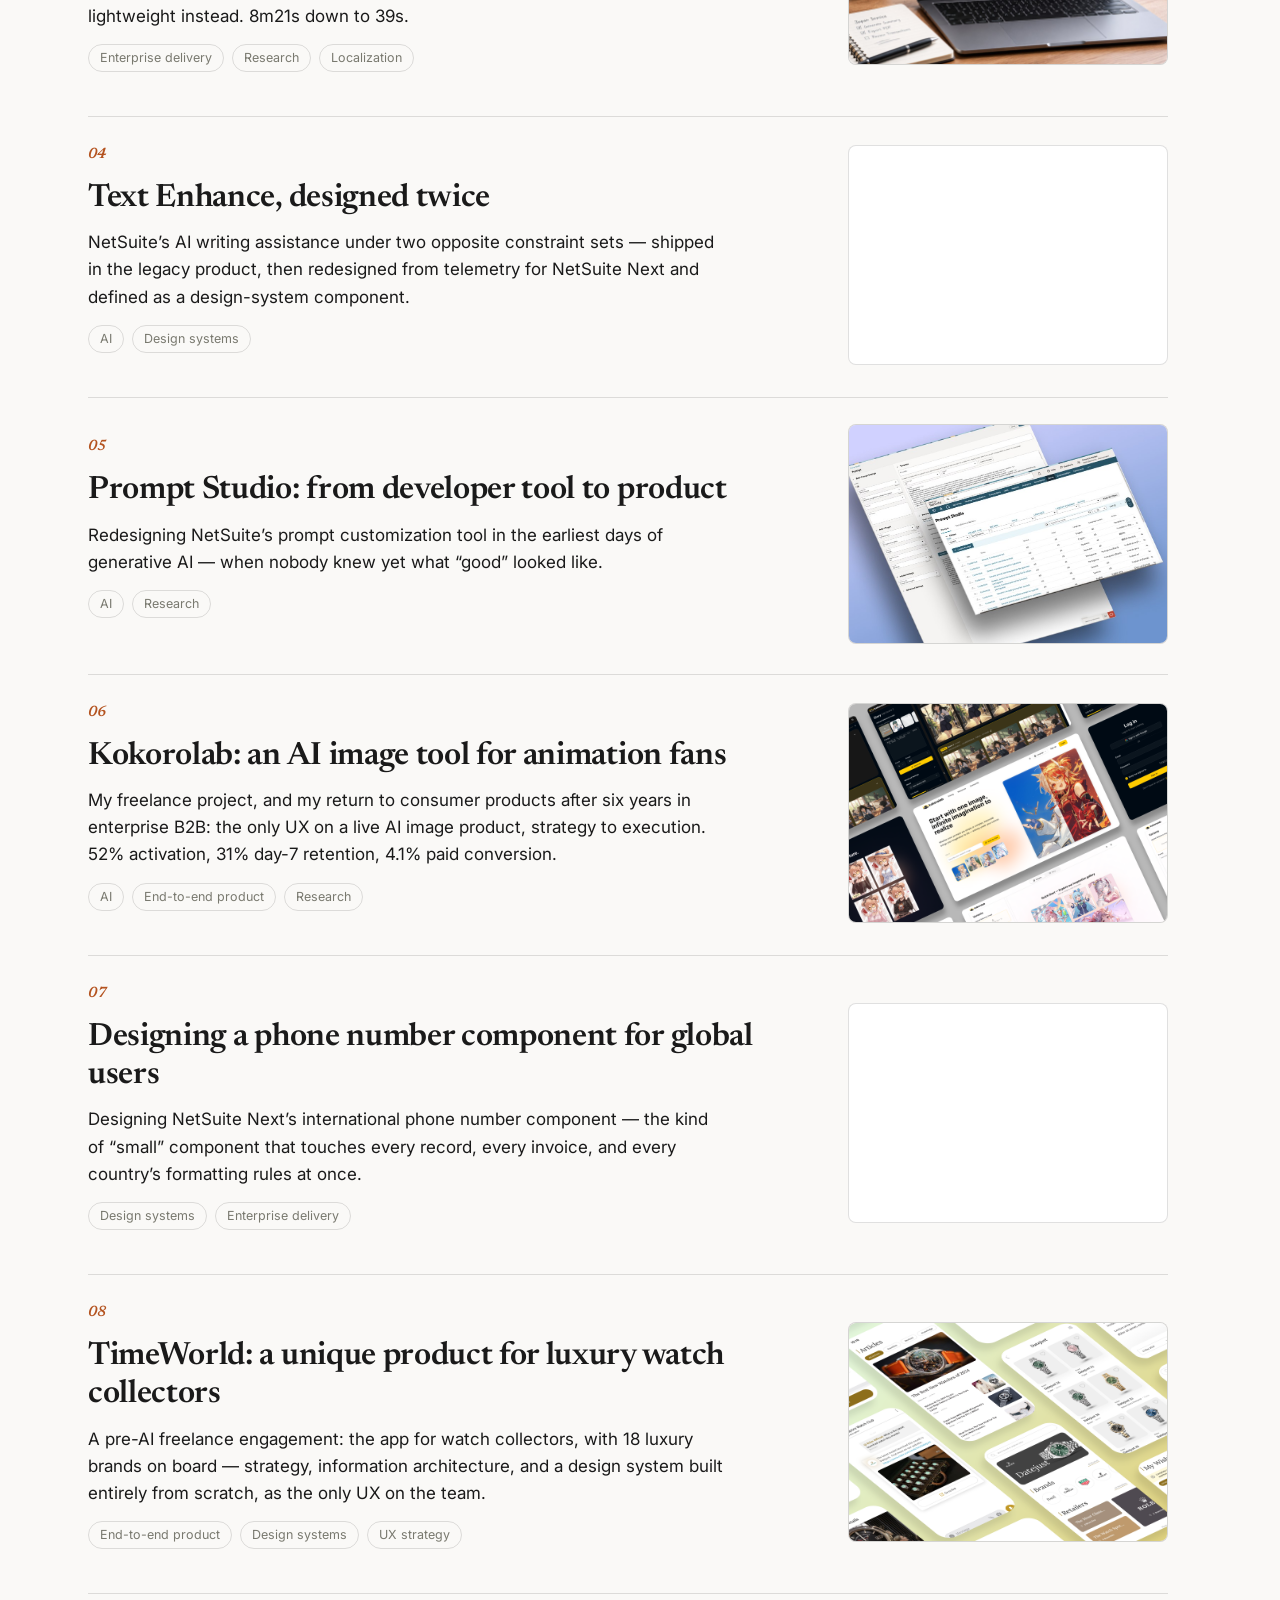
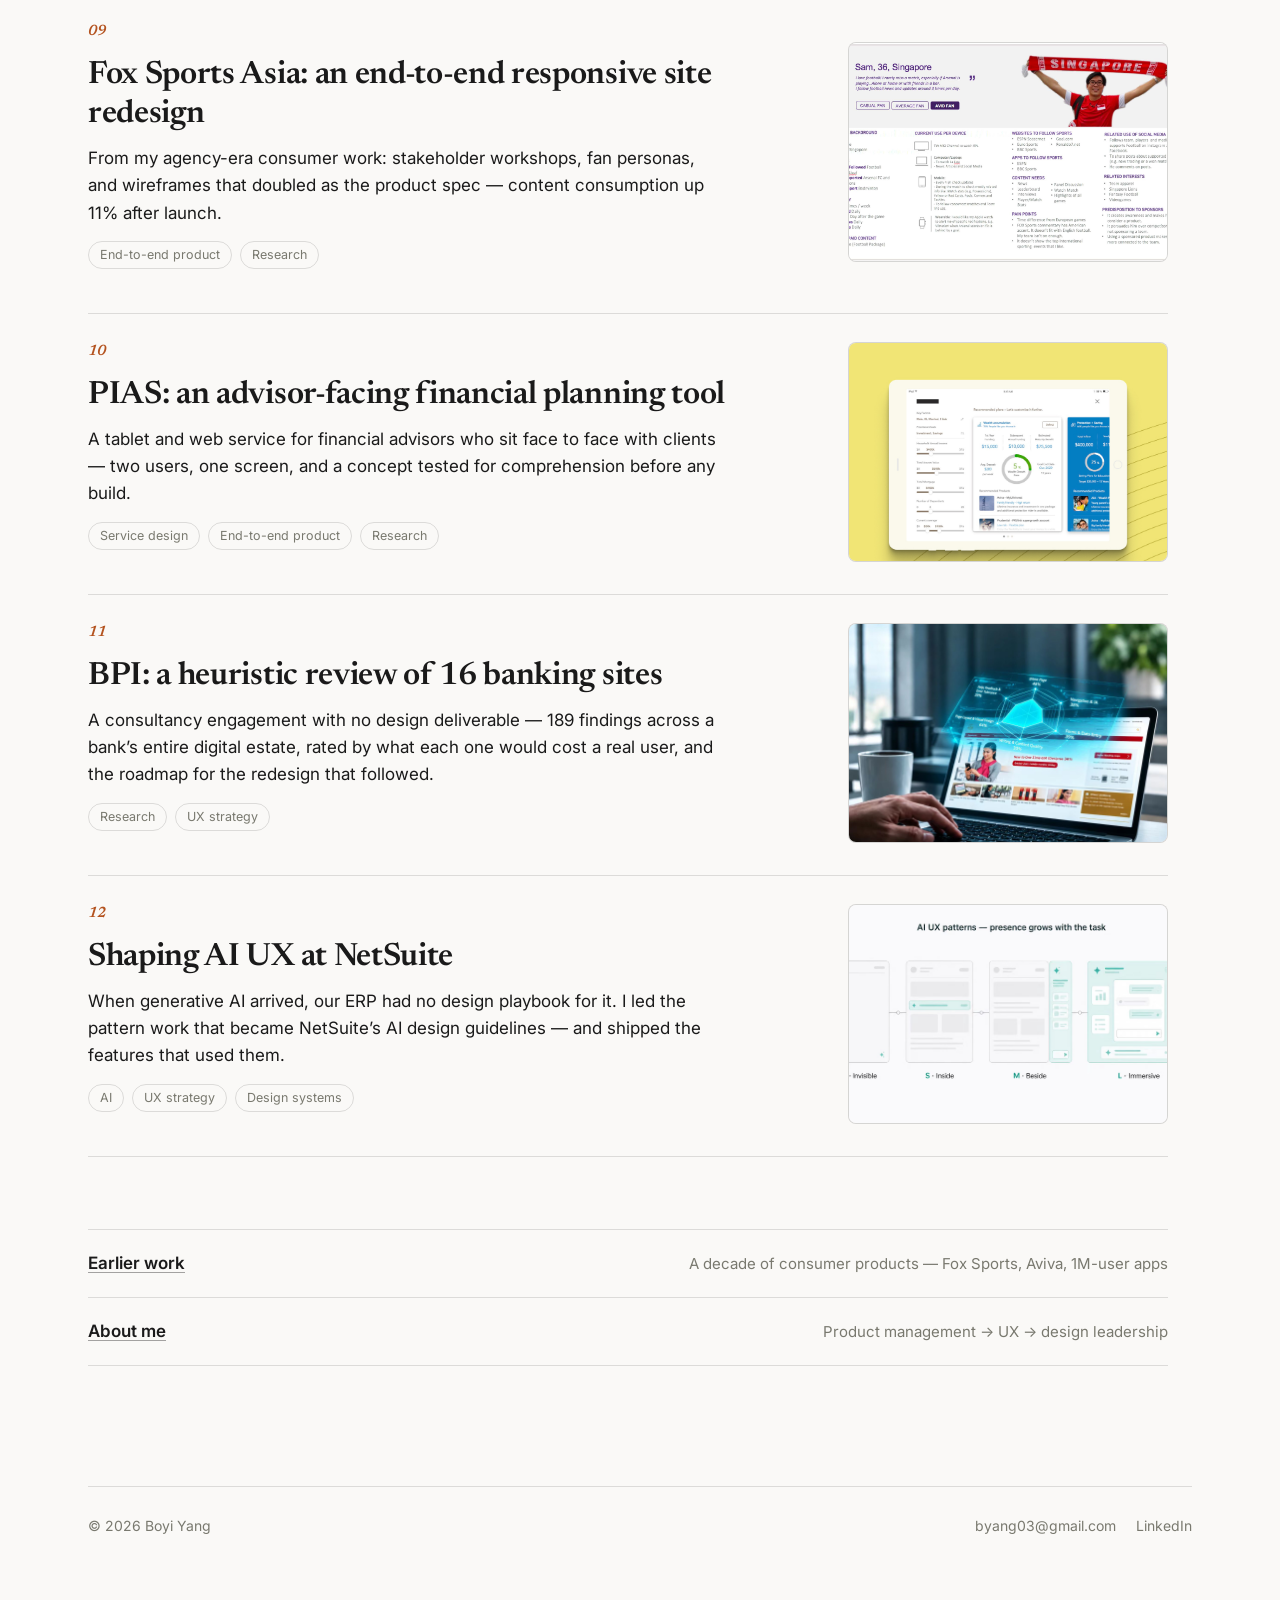
==== commit 46447b73: "Update role wording after leaving Oracle NetSuite Co-Authored-By: Claude Opus 5.5 <noreply@anthropic" ====
--- a/index.html
+++ b/index.html
@@ -4,7 +4,7 @@
   <meta charset="UTF-8">
   <meta name="viewport" content="width=device-width, initial-scale=1.0">
   <title>Boyi Yang — UX Design Leader</title>
-  <meta name="description" content="Boyi Yang — design leader for enterprise AI. UX Manager at Oracle NetSuite, 14+ years across enterprise SaaS, AI, and mobile.">
+  <meta name="description" content="Boyi Yang — design leader for enterprise AI. Most recently UX Manager at Oracle NetSuite, 14+ years across enterprise SaaS, AI, and mobile.">
   <link rel="preconnect" href="https://fonts.googleapis.com">
   <link rel="preconnect" href="https://fonts.gstatic.com" crossorigin>
   <link href="https://fonts.googleapis.com/css2?family=Newsreader:ital,opsz,wght@0,6..72,400..700;1,6..72,400..700&family=Inter:wght@400;500;600&display=swap" rel="stylesheet">
@@ -35,7 +35,7 @@
     <section class="hero">
       <p class="hero-lead">I lead design teams that make enterprise AI feel
       simple. Over 14+ years across enterprise SaaS, AI, and mobile I&rsquo;ve
-      gone deep on B2B product design and localization — today I lead the
+      gone deep on B2B product design and localization — most recently I led the
       JAPAC UX team at Oracle NetSuite in Singapore, where I helped define
       the design patterns behind NetSuite&rsquo;s first generation of AI
       features.</p>
